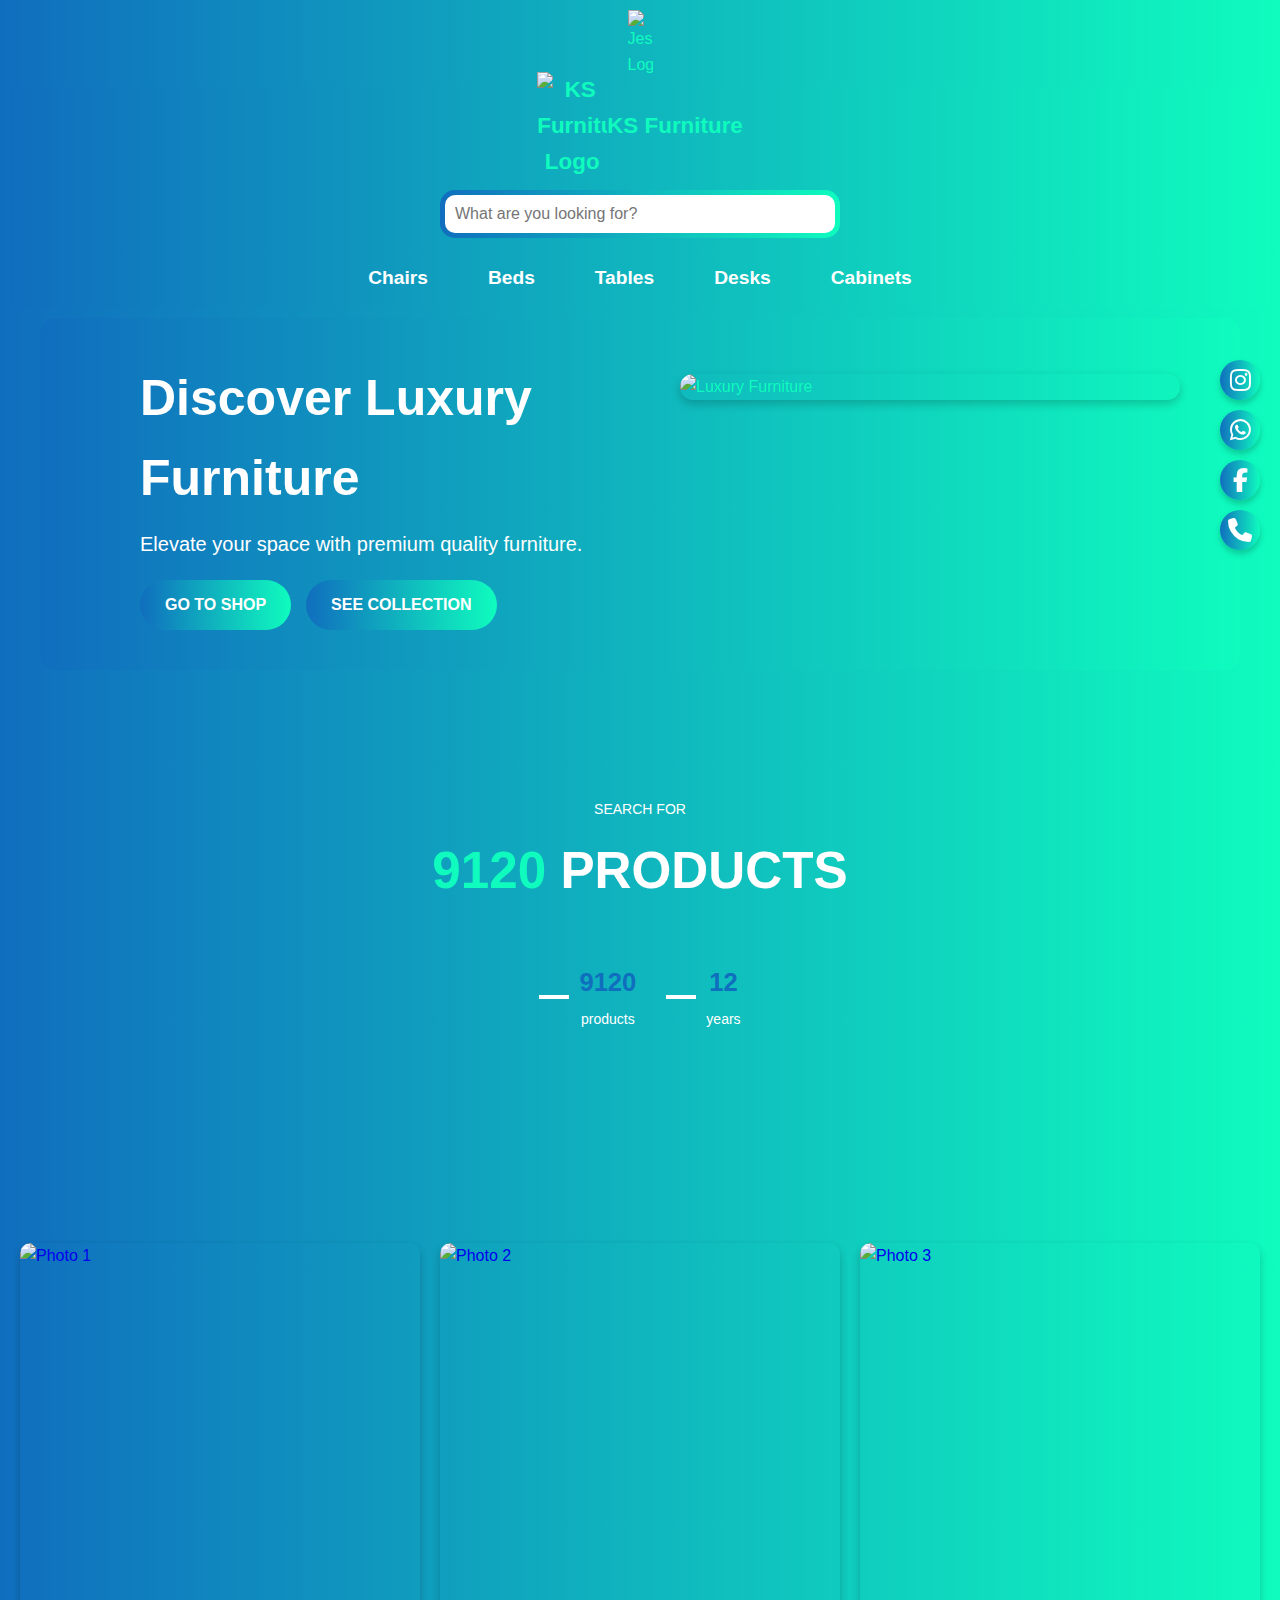
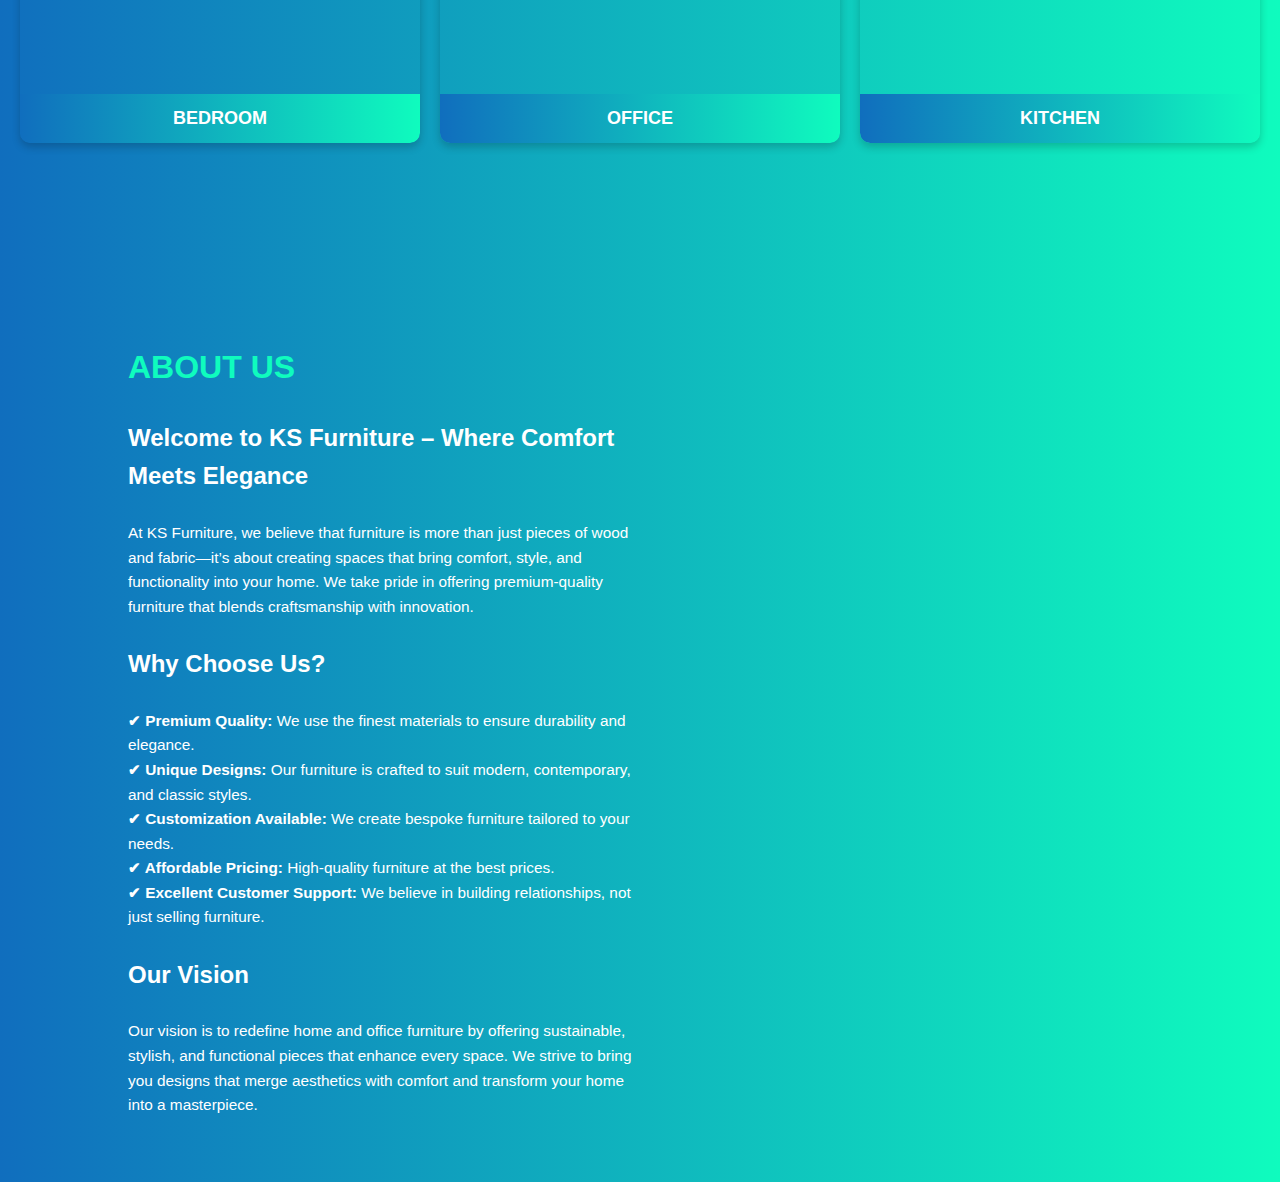
==== index.html @ 83150551 "Add files via upload" ====
<!DOCTYPE html>
<html lang="en">
<head>
    <meta charset="UTF-8">
    <meta name="viewport" content="width=device-width, initial-scale=1.0">
    <link rel="shortcut icon" href="images/logo1.png">
    <title>KS Furniture</title>
    <link rel="stylesheet" href="style.css">
    <link href="https://cdn.jsdelivr.net/npm/bootstrap-icons/font/bootstrap-icons.css" rel="stylesheet">
    <link rel="stylesheet" href="https://cdnjs.cloudflare.com/ajax/libs/font-awesome/6.4.2/css/all.min.css">

</head>
<body>

    <script src="fun.js" defer></script>
    <!-- Header Section -->
    <header class="header">
        <div class="container">
            <!-- Jesus Logo at the Top -->
            <div class="jesus-logo">
                <img src="images/jesus.png" alt="Jesus Logo">
            </div>
    
            <!-- Combined Top Bar & Menu -->
            <div class="top-bar-menu">
                <div class="logo-search">
                    <div class="logo">
                        <img src="images/logo.png" alt="KS Furniture Logo">
                        <span>KS Furniture</span>
                    </div>
                    <div class="search-box">
                        <input type="text" id="searchBox" placeholder="What are you looking for?" onkeyup="liveSearch()" />
                        <ul id="searchResults"></ul>
                       
                    </div>
                    <!-- Floating Social Media Icons -->
                    <div class="floating-social-icons">
                        <a href="https://www.instagram.com/k.s.furniture27/" class="social-icon instagram" target="_blank"><i class="fab fa-instagram"></i></a>
                        <a href="https://wa.me/8300262057" class="social-icon whatsapp" target="_blank"><i class="fab fa-whatsapp"></i></a>
                        <a href="#" class="social-icon facebook" target="_blank"><i class="fab fa-facebook-f"></i></a>
                        <a href="tel:+918300262057" class="social-icon call"target="_blank"><i class="fas fa-phone"></i></a>
                    </div>

                </div> <!-- Menu Icon (Hamburger) -->
                <div class="nav-menu-icon" onclick="toggleMenu()">
                    ☰
                </div>
    
                <nav class="nav-menu">
                <ul>
                    <li><a href="chair&table.html" target="_blank">Chairs</a></li>
                    <li><a href="bed.html" target="_blank">Beds</a></li>
                    <li><a href="chair&table.html" target="_blank">Tables</a></li>
                    <li><a href="desk&cabinet.html" target="_blank">Desks</a></li>
                    <li><a href="desk&cabinet.html" target="_blank">Cabinets</a></li>
                </ul>
                </nav>
            </div>
        </div>
    </header>
    

    <!-- Hero Section -->
    <div class="hero-section">
        <div class="hero-content">
            <h1 class="fade-in">Discover Luxury Furniture</h1>
            <p class="fade-in delay-1">Elevate your space with premium quality furniture.</p>
            <div class="buttons fade-in delay-2">
                <a href="https://maps.app.goo.gl/EhSXkX7EKHe6X2uK8" target="_blank" class="btn">GO TO SHOP</a>
                <a href="bed.html" class="btn">SEE COLLECTION</a>
            </div>
        </div>
        <div class="hero-image">
            <div class="image-container">
                <img src="images/bg.jpeg" alt="Luxury Furniture" class="image image-front">
                <img src="images/bg1.jpg" alt="Modern Furniture" class="image image-back">
            </div>
        </div>
        
    </div>
    
    <section class="calculation-section">
        <div class="calculation-header">
            <p>SEARCH FOR</p>
            <h1>
                <span class="highlight" id="product-count">0</span> PRODUCTS
            </h1>
        </div>
        <div class="calculation-details">
            <div class="detail">
                <span class="line"></span>
                <div class="detail-content">
                    <h2 id="products-detail-count">0</h2>
                    <p>products</p>
                </div>
            </div>
            <div class="detail">
                <span class="line"></span>
                <div class="detail-content">
                    <h2 id="years-count">0</h2>
                    <p>years</p>
                </div>
            </div>
        </div>
    </section>
    
    <div class="photo-container">
        <a href="bed.html" class="photo-box">
            <img src="images/bedroom.jpg" alt="Photo 1">
            <div class="photo-text">BEDROOM</div>
        </a>
        <a href="index.html" class="photo-box">
            <img src="images/office.jpg" alt="Photo 2">
            <div class="photo-text">OFFICE</div>
        </a>
        <a href="index.html" class="photo-box">
            <img src="images/kitchen.jpg" alt="Photo 3">
            <div class="photo-text">KITCHEN</div>
        </a>
    </div>
    <br>
    <br>
    <section class="about-section">
        <div class="about-container">
            <div class="about-text">
                <h1 class="fade-in">ABOUT US</h1><br>
                <h2 class="fade-in"><b>Welcome to KS Furniture – Where Comfort Meets Elegance</b></h2><br>
                    <p class="fade-in delay-1">At KS Furniture, we believe that furniture is more than just pieces of wood and fabric—it’s about creating spaces that bring comfort, style, and functionality into your home. We take pride in offering premium-quality furniture that blends craftsmanship with innovation.</p><br>
                    <h2 class="fade-in">Why Choose Us?</h2><br>
                   <p class="fade-in delay-1"><b>✔ Premium Quality:</b> We use the finest materials to ensure durability and elegance.<br>
                    <b>✔ Unique Designs:</b> Our furniture is crafted to suit modern, contemporary, and classic styles.<br>
                    <b>✔ Customization Available:</b> We create bespoke furniture tailored to your needs.<br>
                    <b>✔ Affordable Pricing:</b> High-quality furniture at the best prices.<br>
                    <b>✔ Excellent Customer Support:</b> We believe in building relationships, not just selling furniture.</p><br>
                    
                   <h2 class="fade-in"> Our Vision</h2><br>
                   <p class="fade-in delay-1"> Our vision is to redefine home and office furniture by offering sustainable, stylish, and functional pieces that enhance every space. We strive to bring you designs that merge aesthetics with comfort and transform your home into a masterpiece.</p>
            </div>
            
            <div class="about-image">
                <img src="images/logo.png" alt="Profile Image">
                <div class="experience-badge">
                    <i class="fas fa-chair"></i>
                    <span class="years">20</span>
                    <p>YEARS IN THE <br> FURNITURE BUSINESS</p>
                </div>
            </div>
        </div>
    </section>

</body>
</html>
---- style.css ----
/* General Styles */
* {
    margin: 0;
    padding: 0;
    box-sizing: border-box;
}

body {
    font-family: Arial, sans-serif;
    line-height: 1.6;
    background: linear-gradient(90deg, #106EBE, #0FFCBE);
    color: #0FFCBE;
    overflow-x: hidden;
    max-width: 100%;
}


/* Container Styling */
.container {
    display: flex;
    flex-direction: column;
    align-items: center;
    width: 100%;
    padding: 10px;
}

/* Jesus Logo Styling */
.jesus-logo img {
    width: 25px; /* Adjust size */
    height: auto;
    margin-bottom: 10px;
    overflow: hidden;
    display: block;
    max-width: 100%;
}

/* Top Bar & Menu */
.top-bar-menu {
    display: flex;
    flex-direction: column;
    align-items: center;
    background: linear-gradient(90deg, #106EBE, #0FFCBE);
    padding: 15px 20px;
    width: 100%;
    color: #0FFCBE;
}

/* Logo and Search Box */
.logo-search {
    display: flex;
    justify-content: space-between;
    align-items: center;
    width: 100%;
    max-width: 1200px;
    flex-wrap: wrap; /* Ensures items wrap on small screens */
    padding: 10px;
    text-align: center;
}

/* Logo Styling */
.logo {
    display: flex;
    align-items: center;
    justify-content: center; /* Center the logo horizontally */
    font-size: 1.4rem;
    font-weight: bold;
    width: 100%; /* Ensures full width */
    text-align: center;
    margin: 10px 0;
    margin-top: -40px;
}

/* Centering the Logo Image */
.logo img {
   max-width: 70px;
    height: auto;
    margin-right: 0;
    width: 20vw;
}



/* Responsive Design */
@media (max-width: 768px) {
    .jesus-logo img {
        max-width: 20px; /* Adjust logo size on tablets */
    }
    .logo img {
        max-width: 60px; /* Smaller logo for mobile */
        width: 25vw;
    }

    .logo {
        font-size: 1.2rem; /* Adjust font size */
    }
    .search-box {
        width: 85%; /* Reduce width on smaller screens */
        padding: 8px;
    }

    .search-box input {
        padding: 8px;
        font-size: 0.9rem; /* Smaller font size on tablets */
    }

    #searchResults li {
        padding: 8px;
    }
    .floating-social-icons {
        top: 30%; /* Move icons a bit higher on smaller devices */
        right: 15px; /* Reduce the right margin */
    }

    .floating-social-icons .social-icon {
        width: 35px; /* Smaller icon size */
        height: 35px;
        font-size: 1.3rem; /* Adjust font size for better visibility */
    }

    .top-bar-menu {
        padding: 10px;
    }

    .logo-search {
        flex-direction: column;
        align-items: center;
        text-align: center;
        
    }
    .hero-section {
        flex-direction: column;
        text-align: center;
        padding-top: 10px;
        padding-bottom:10px ;
    }

    .hero-content {
        text-align: center;
        padding: 0;
        padding-top: 0;
    }

    .hero-content h1 {
        font-size: 35px;
    }

    .hero-content p {
        font-size: 16px;
    }

    .buttons {
        justify-content: center;
    }

    .hero-image {
        width: 80%;
    }
    .calculation-section {
        padding: 8vw;
    }

    .calculation-header h1 {
        font-size: 6vw;
    }

    .calculation-details {
        flex-direction: column;
        gap: 15px;
    }

    .detail-content h2 {
        font-size: 4vw;
    }

    .detail-content p {
        font-size: 12px;
    }
    .photo-container {
        flex-direction: column;
        align-items: center;
        gap: 10px;
    }

    .photo-box {
        width: 90%;
        height: auto;
        max-width: 350px;
    }

    .photo-text {
        font-size: 14px;
        padding: 8px 0;
    }
    .about-container {
        flex-direction: row; /* Maintain row layout */
        justify-content: space-between;
        gap: 10px;
    }

    .about-text {
        width: 55%;
        font-size: 2vw;
    }

    .about-image {
        width: 40%;
    }

    .experience-badge {
        bottom: 0;
        left: 0;
        width: 100px;
    }
}

@media (max-width: 480px) {
    .jesus-logo img {
        max-width: 15px; /* Adjust logo size on smaller devices */
    }
    .logo img {
        max-width: 50px; /* Smaller logo */
        width: 30vw;
    }

    .logo {
        font-size: 1rem; /* Adjust font size */
    }
    .search-box {
        width: 95%; /* Adjust to fit the screen on mobile */
        padding: 5px;
    }

    .search-box input {
        padding: 6px;
        font-size: 0.85rem; /* Further reduce font size on mobile */
    }

    #searchResults li {
        padding: 6px;
    }
    .floating-social-icons {
        top: 25%; /* Further adjust positioning on mobile */
        right: 10px; /* Reduce the right margin even more */
    }

    .floating-social-icons .social-icon {
        width: 30px; /* Even smaller icon size for mobile */
        height: 30px;
        font-size: 1.1rem; /* Smaller font size for mobile */
    }
    .top-bar-menu {
        padding: 8px;
    }
    .hero-content h1 {
        font-size: 28px;
    }

    .hero-content p {
        font-size: 14px;
    }

    .buttons {
        flex-direction: column;
        align-items: center;
    }

    .btn {
        width: 80%;
        text-align: center;
    }

    .hero-image {
        width: 100%;
    }
    .calculation-section {
        padding: 5vw;
    }

    .calculation-header h1 {
        font-size: 7vw;
    }

    .detail-content h2 {
        font-size: 5vw;
    }

    .detail-content p {
        font-size: 12px;
    }

    .detail {
        flex-direction: column;
        text-align: center;
    }

    .detail .line {
        width: 20px;
    }
    .photo-box {
        width: 100%;
        max-width: 320px;
    }

    .photo-text {
        font-size: 12px;
        padding: 6px 0;
    }
    .about-container {
        flex-direction: column; /* Stack in column view */
        align-items: flex-start;
    }

    .about-text {
        width: 100%;
        text-align: left;
        order: 1;
    }

    .about-image {
        width: 100%;
        display: flex;
        justify-content: flex-end;
        order: 2;
    }

    .about-image img {
        max-width: 250px;
        right: 0;
    }

    .experience-badge {
        left: auto;
        right: 20px;
        bottom: -10px;
    }
}

/* Search Box */
.search-box {
    display: flex;
    flex-direction: column;
    align-items: center;
    background: linear-gradient(90deg, #106EBE, #0FFCBE);
    padding: 5px;
    border-radius: 15px;
    width: 90%;
    position: relative;
    max-width: 400px;
    margin: 0 auto;
}

/* Search Input */
.search-box input {
    border: none;
    outline: none;
    padding: 10px;
    font-size: 1rem;
    width: 100%;
    border-radius: 10px;
    
}

/* Search Results (inside the box) */
#searchResults {
    width: 100%;
    list-style: none;
    padding: 0;
    margin-top: 5px;
    max-height: 150px;
    overflow-y: auto;
    background: linear-gradient(90deg, #106EBE, #0FFCBE);
    border-radius: 10px;
    display: none; /* Hidden initially */
}

/* Search Result Items */
#searchResults li {
    padding: 10px;
    cursor: pointer;
    border-bottom: 1px solid #ddd;
}

#searchResults li:hover {
    background: #106EBE;
}

/* Floating Social Media Icons */
.floating-social-icons {
    position: fixed;
    top: 40%;
    right: 20px;
    display: flex;
    flex-direction: column;
    gap: 10px;
    z-index: 1000;
}

.floating-social-icons .social-icon {
    width: 40px;
    height: 40px;
    display: flex;
    align-items: center;
    justify-content: center;
    background: linear-gradient(90deg, #106EBE, #0FFCBE);
    color: white;
    font-size: 1.5rem;
    border-radius: 50%;
    text-decoration: none;
    transition: all 0.3s ease;
    box-shadow: 0px 4px 6px rgba(0, 0, 0, 0.2);
}

.floating-social-icons .social-icon:hover {
    transform: scale(1.2);
}

/* Different Colors on Hover */
.instagram:hover { background: #0FFCBE; }
.whatsapp:hover { background: #0FFCBE;}
.facebook:hover { background: #0FFCBE;}
.call:hover { background: #0FFCBE; }





/* Top Navigation Bar */
.top-bar-menu {
    display: flex;
    justify-content: space-between;
    align-items: center;
    background-color:linear-gradient(90deg, #106EBE, #0FFCBE);
    padding: 15px 20px;
    width: 100%;
    color: #0FFCBE;
}

/* Menu Icon */
.nav-menu-icon {
    font-size: 30px;
    cursor: pointer;
    display: none; /* Hidden by default */
}

/* Navigation Menu */
.nav-menu {
    display: flex;
    justify-content: center;
    background-color: linear-gradient(90deg, #106EBE, #0FFCBE);
    padding: 15px 0;
    gap: 20px;
    margin-bottom: 0;
    padding-bottom: 0;
}

/* Menu Items */
.nav-menu ul {
    list-style: none;
    display: flex;
}

.nav-menu ul li {
    margin: 0 15px;
}

.nav-menu a {
    text-decoration: none;
    color: white;
    font-size: 1.2rem;
    font-weight: bold;
    position: relative;
    padding: 10px 15px;
    transition: color 0.3s ease-in-out;
}

/* Hover Effect */
.nav-menu a:hover {
    color:#0FFCBE;
}

/* Underline Animation */
.nav-menu a::after {
    content: "";
    position: absolute;
    left: 50%;
    bottom: -5px;
    width: 0;
    height: 3px;
    background-color: #0FFCBE;
    transition: width 0.3s ease-in-out, left 0.3s ease-in-out;
}

.nav-menu a:hover::after {
    width: 100%;
    left: 0;
}

/* 📱 Mobile Responsive Styles */
@media (max-width: 768px) {
    .nav-menu-icon {
        display: block;
    }

   /* Default Hidden Menu */
    .nav-menu {
        display: none; /* Hidden by default */
        flex-direction: column;
        position: fixed;
        top: 60px;
        right: 0;
        background:linear-gradient(90deg, #106EBE, #0FFCBE);
        width: 100%;
        text-align: center;
        padding: 10px;
        z-index: 1000; /* Ensure it's above other content */
    }

/* Show Menu when Active */
    .nav-menu.active {
        display: flex;
    }


    .nav-menu ul {
        flex-direction: column;
    }

    .nav-menu ul li {
        margin: 10px 0;
    }

    /* Show Menu when Active */
    .nav-menu.active {
        max-height: 300px; /* Adjust height as needed */
    }
}
/* Hero Section */
.hero-section {
    display: flex;
    align-items: center;
    justify-content: space-between;
    padding: 80px;
    background: linear-gradient(90deg, #106EBE, #0FFCBE);
    min-height: 10vh;
    position: relative;
    overflow: hidden;
    flex-wrap: wrap;
    border-radius: 15px;
    margin: auto;
    padding-top: 20px;
    padding-bottom: 20px;
    max-width: 1200px;  
}

/* Hero Content */
.hero-content {
    max-width: 600px;
    color: white;
    padding: 20px;
    text-align: left;
    flex: 1;
}

.hero-content h1 {
    font-size: 50px;
    font-weight: bold;
    margin-bottom: 10px;
}

.hero-content p {
    font-size: 20px;
    margin-bottom: 20px;
}

/* Buttons */
.buttons {
    display: flex;
    gap: 15px;
    flex-wrap: wrap;
}

/* Button Styling */
.btn {
    padding: 12px 25px;
    border-radius: 25px;
    text-decoration: none;
    font-size: 16px;
    font-weight: bold;
    color: white;
    background: linear-gradient(90deg, #106EBE, #0FFCBE);
    transition: 0.3s ease-in-out;
    position: relative;
}

.btn:hover {
    background: #0FFCBE;
    transform: scale(1.1);
    box-shadow: 0px 4px 15px rgba(255, 255, 255, 0.3);
}

/* Hero Image Container */
.hero-image {
    perspective: 1000px; /* Enables 3D effect */
    width: 500px;
    max-width: 100%;
    display: flex;
    justify-content: center;
    align-items: center;
    flex: 1;
   
    
}

/* Image Container with Rotation */
.image-container {
    width: 100%;
    height: auto;
    padding: 20px;
    position: relative;
    top: -120px;
    transform-style: preserve-3d;
    animation: rotateImages 6s infinite linear;
}

/* Image Styling */
.image {
    width: 100%;
    position: absolute;
    backface-visibility: hidden;
    border-radius: 15px;
    box-shadow: 0px 4px 10px rgba(0, 0, 0, 0.2);
}

/* Front Image */
.image-front {
    transform: rotateY(0deg);
}

/* Back Image */
.image-back {
    transform: rotateY(180deg);
}

/* 3D Rotation Animation */
@keyframes rotateImages {
    0% { transform: rotateY(0deg); }
    50% { transform: rotateY(180deg); }
    100% { transform: rotateY(360deg); }
}

/* Hover Effect for Extra Rotation */
.image-container:hover {
    animation: rotateHover 1s ease-in-out;
}

@keyframes rotateHover {
    0% { transform: rotateY(0deg); }
    100% { transform: rotateY(20deg); }
}


/* Animations */
@keyframes fadeIn {
    0% { opacity: 0; transform: translateY(20px); }
    100% { opacity: 1; transform: translateY(0); }
}



/* Delayed Fade-In */
.fade-in { animation: fadeIn 1s ease-in-out forwards; }
.delay-1 { animation-delay: 0.5s; }
.delay-2 { animation-delay: 1s; }

@media (max-width: 1024px) {
    .hero-section {
        flex-direction: row; /* Keeps text left, image right */
        padding: 50px 20px;
    }

    .hero-content {
        max-width: 100%;
        text-align: left; /* Ensures text remains left-aligned */
        padding: 0 20px;
    }

    .hero-content h1 {
        font-size: 40px;
    }

    .hero-content p {
        font-size: 18px;
    }

    .buttons {
        justify-content: flex-start;
    }

    .hero-image {
        width: 50%; /* Ensures image does not shrink too much */
    }
    .calculation-header h1 {
        font-size: 5vw;
    }
    
    .calculation-details {
        flex-direction: column;
        align-items: center;
        text-align: center;
    }

    .detail {
        flex-direction: column;
        align-items: center;
        max-width: 100%;
    }

    .detail .line {
        margin-bottom: 5px;
    }
    .photo-container {
        gap: 15px;
        padding: 15px;
    }
    
    .photo-box {
        width: 300px;
        height: 400px;
    }

    .photo-text {
        font-size: 16px;
    }
    .about-container {
        flex-direction: row; /* Keep row layout */
        justify-content: space-between;
    }

    .about-text {
        width: 55%;
    }

    .about-image {
        width: 40%;
    }

    .experience-badge {
        bottom: 5px;
        left: 10px;
    }
}



.calculation-section {
    display: flex;
    flex-direction: column;
    align-items: center;
    padding: 10vw;
    font-family: Arial, sans-serif;
    position: relative; /* Enable absolute positioning for child elements */
    text-align: center;
}

/* Move calculation header up */
.calculation-header {
    margin-bottom: 30px;
    position: relative;
    top: 0px; /* Adjust as needed to move upward */
    left: 0px;
    text-align: center;
}

/* Style for header text */
.calculation-header p {
    font-size: 14px;
    color: white;
    margin: 0;
}

.calculation-header h1 {
    font-size: 4vw;
    font-weight: bold;
    margin: 10px 0 0;
    color: white;
}

.calculation-header .highlight {
    color: #0FFCBE; /* Highlight color for the number */
}

/* Align calculation details to the right */
.calculation-details {
    display: flex;
    flex-wrap: wrap;
    gap: 30px;
    justify-content: center;
    width: 100%;
    margin-top: 20px;
}

.detail {
    display: flex;
    align-items: center;
    justify-content: center;
    flex-direction: row;
    max-width: 250px;
}

.detail .line {
    width: 30px;
    height: 4px;
    background-color: white; /* Yellow line color */
    margin-right: 10px;
}

.detail-content {
    text-align: center;
}

.detail-content h2 {
    font-size: 2vw;
    font-weight: bold;
    margin: 0;
    color: #106EBE;
}

.detail-content p {
    font-size: 14px;
    color: white;
    margin: 5px 0 0;
}

.photo-container {
    display: flex;
    flex-wrap: wrap;
    justify-content: center; /* Space between photos */
    align-items: center;
    margin: 5vw 0;
    gap: 20px; /* Space between each photo */
    padding: 20px;
}

.photo-box {
    position: relative;
    width: 400px;
    height: 500px;
    text-decoration: none; /* Remove link underline */
    overflow: hidden;
    border-radius: 10px;
    box-shadow: 0 4px 8px rgba(0, 0, 0, 0.2);
    transition: transform 0.3s, box-shadow 0.3s;
}

.photo-box:hover {
    transform: scale(1.05); /* Slight zoom effect */
    box-shadow: 0 6px 12px rgba(0, 0, 0, 0.3);
}

.photo-box img {
    width: 100%;
    height: 100%;
    object-fit: cover;
    display: block;
    border-radius: 10px;
}

.photo-text {
    position: absolute;
    bottom: 0;
    left: 0;
    width: 100%;
    background: linear-gradient(90deg, #106EBE, #0FFCBE); /* Semi-transparent overlay */
    color: white;
    text-align: center;
    font-size: 18px;
    padding: 10px 0;
    font-weight: bold;
    border-bottom-left-radius: 10px;
    border-bottom-right-radius: 10px;
    transition: background 0.3s;
}

.photo-box:hover .photo-text {
    background: #106EBE; /* Darker overlay on hover */
}

/* About Section */
.about-section {
    background-color: linear-gradient(90deg, #106EBE, #0FFCBE);
    padding: 5vw 10%;
    color: white;
}

.about-container {
    display: flex;
    align-items: center;
    justify-content: space-between;
    flex-wrap: wrap;
    gap: 20px;
}

.about-text {
    width: 50%;
    text-align: left;
    order: 1;
}
.about-text h1{
    color: #0FFCBE ;
    font-size: 2.5vw;
}

.about-text p {
    font-size: 1.2vw;
    line-height: 1.6;
}


/* Image Section */
.about-image {
    width: 40%;
    position: relative;
    order: 2;
}

.about-image img {
    width: 100%;
    max-width: 280px;
    border-radius: 50%;
    background-color: linear-gradient(90deg, #106EBE, #0FFCBE);
    padding: 10px;
    position: relative;
    right: -100px;
    
    /* Initial State */
    opacity: 0;
    transform: translateX(50px) rotate(-10deg);
    
    /* Apply Animations */
    animation: bounceInRotate 1.2s ease-out forwards, floatRotate 4s ease-in-out infinite;
}

/* Keyframe animation for Bounce-In & Rotate */
@keyframes bounceInRotate {
    0% {
        opacity: 0;
        transform: translateX(50px) rotate(-10deg);
    }
    50% {
        opacity: 0.7;
        transform: translateX(-10px) rotate(5deg);
    }
    100% {
        opacity: 1;
        transform: translateX(50) rotate(0deg);
    }
}

/* Floating & Rotating effect */
@keyframes floatRotate {
    0% {
        transform: translateY(0) rotate(0deg);
    }
    50% {
        transform: translateY(-8px) rotate(5deg);
    }
    100% {
        transform: translateY(0) rotate(0deg);
    }
}



/* Experience Badge */
.experience-badge {
    position: absolute;
    bottom: 10px;
    left: -30px;
    background: linear-gradient(90deg, #106EBE, #0FFCBE); 
    padding: 15px;
    border-radius: 12px;
    text-align: center;
    width: 120px;
    font-weight: bold;
    
    /* Glow Effect */
    box-shadow: 0 0 15px #0FFCBE;

    /* Fade-in effect */
    opacity: 0;
    transform: translateY(20px);
    animation: fadeInUp 1s ease-in-out forwards, float 3s ease-in-out infinite;
}

/* Icon inside badge */
.experience-badge i {
    font-size: 22px;
    color: #fff; /* White Icon */
}

/* Years text styling */
.experience-badge .years {
    font-size: 22px;
    font-weight: bold;
    color: #3d2700; /* Dark Brown for Contrast */
}

/* Glow effect animation */
@keyframes glow {
    0% { box-shadow: 0 0 15px #106EBE; }
    50% { box-shadow: 0 0 25px #0FFCBE; }
    100% { box-shadow: 0 0 15px #106EBE; }
}

/* Keyframe animation for fade-in effect */
@keyframes fadeInUp {
    0% {
        opacity: 0;
        transform: translateY(20px);
    }
    100% {
        opacity: 1;
        transform: translateY(0);
    }
}

/* Floating animation effect */
@keyframes float {
    0% {
        transform: translateY(0);
    }
    50% {
        transform: translateY(-30px);
    }
    100% {
        transform: translateY(0);
    }
}
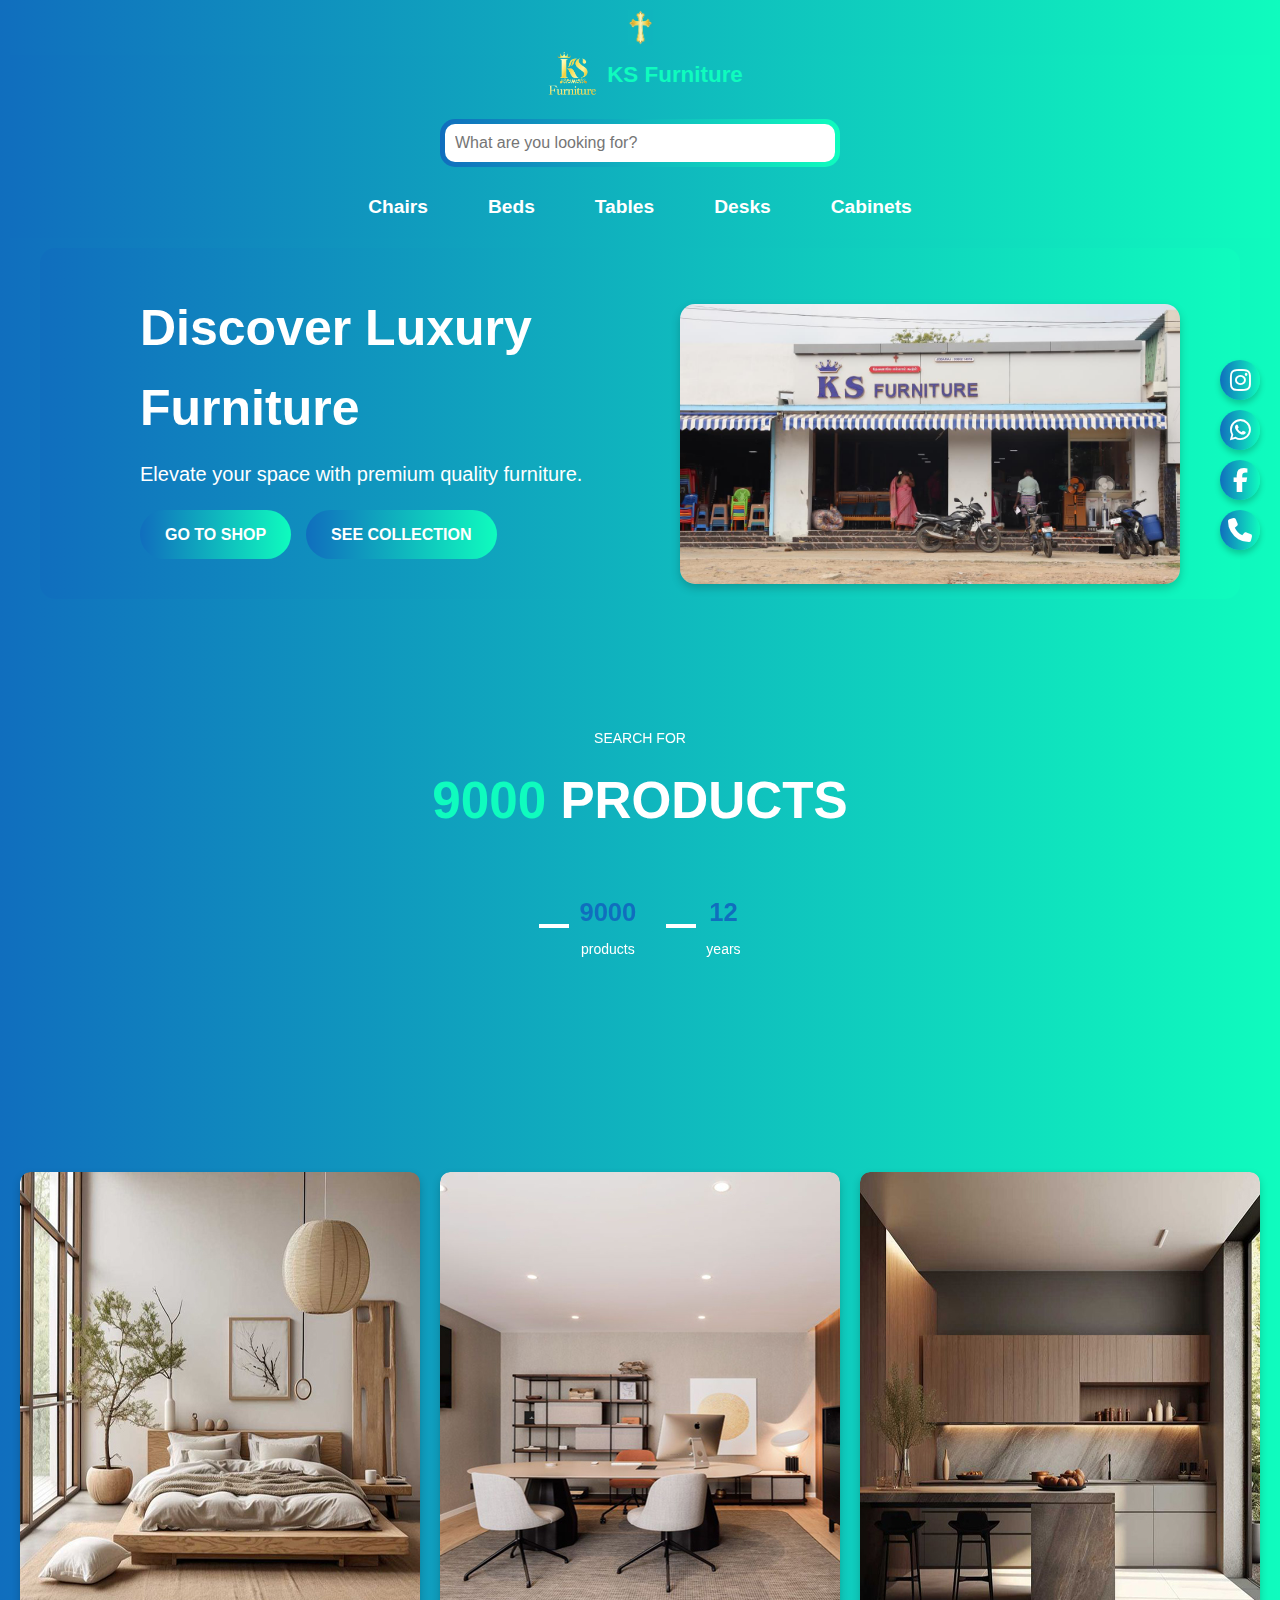
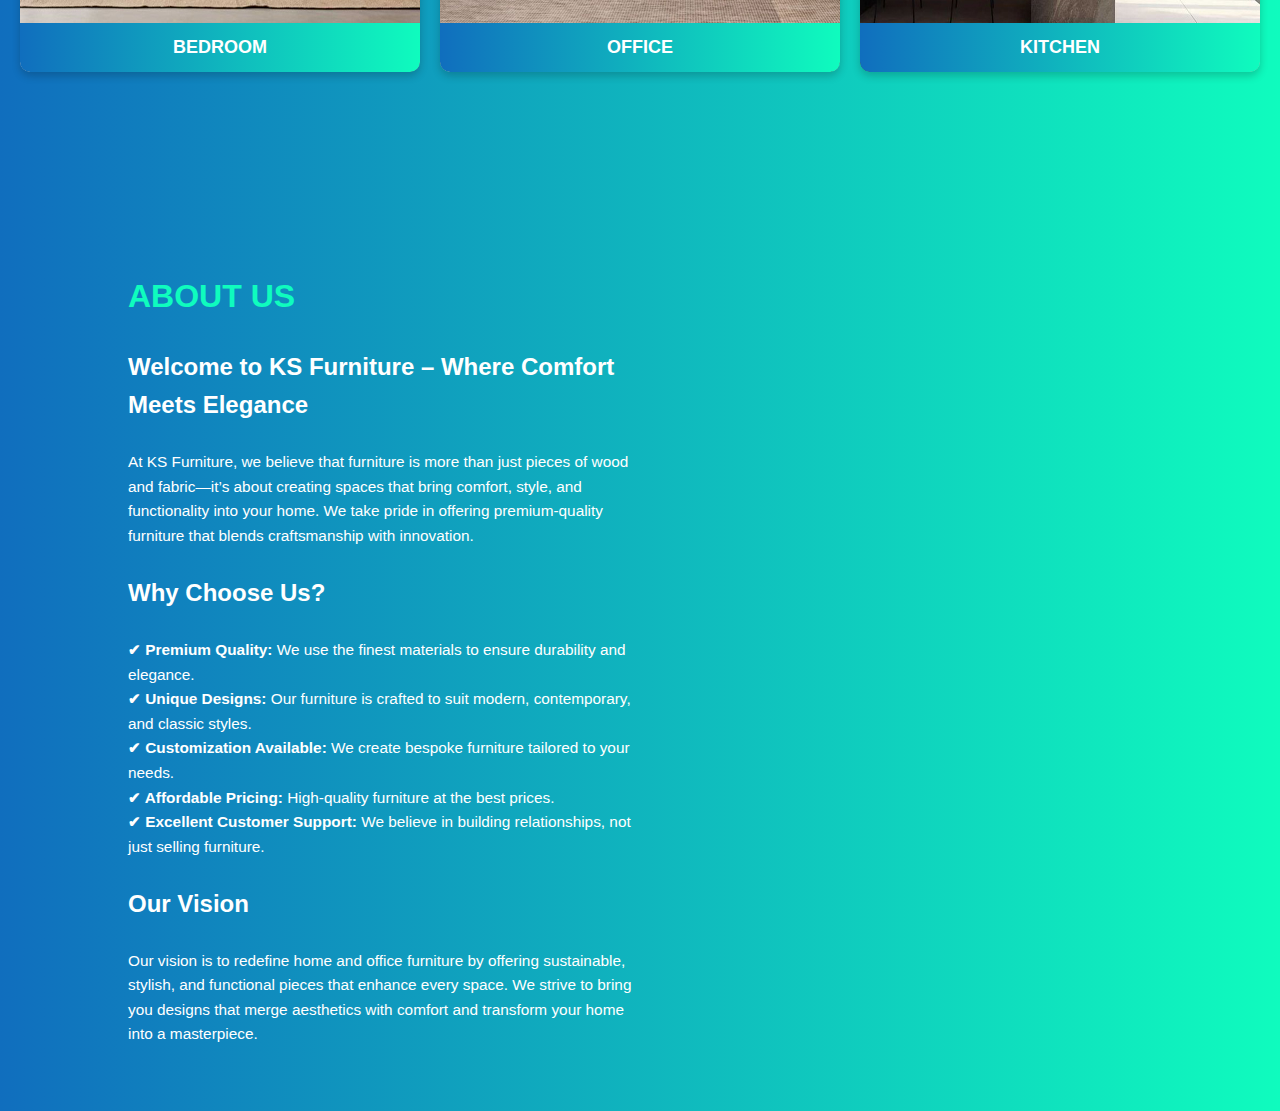
==== commit 6de8e3ba: "Update index.html" ====
--- a/index.html
+++ b/index.html
@@ -50,7 +50,7 @@
                 <ul>
                     <li><a href="chair&table.html" target="_blank">Chairs</a></li>
                     <li><a href="bed.html" target="_blank">Beds</a></li>
-                    <li><a href="chair&table.html" target="_blank">Tables</a></li>
+                    <li><a href="chair&table.html" target="_self">Tables</a></li>
                     <li><a href="desk&cabinet.html" target="_blank">Desks</a></li>
                     <li><a href="desk&cabinet.html" target="_blank">Cabinets</a></li>
                 </ul>
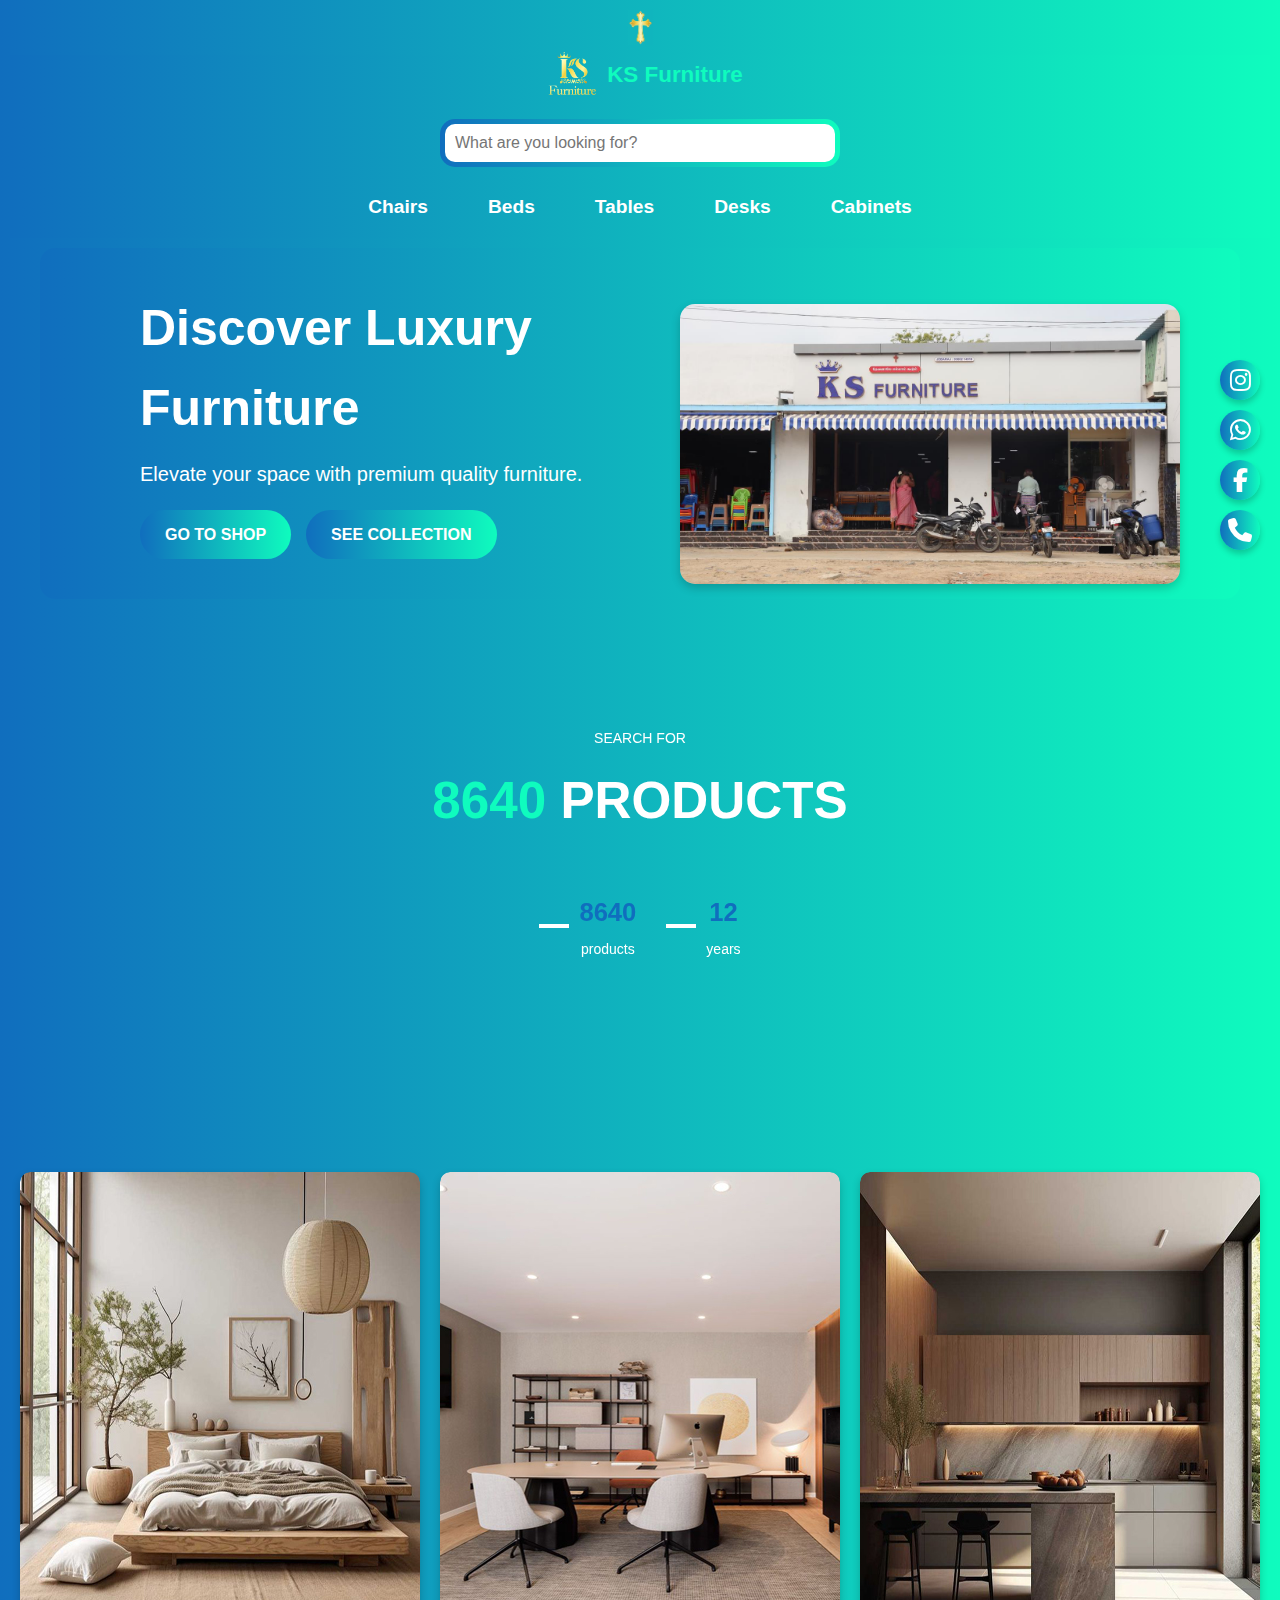
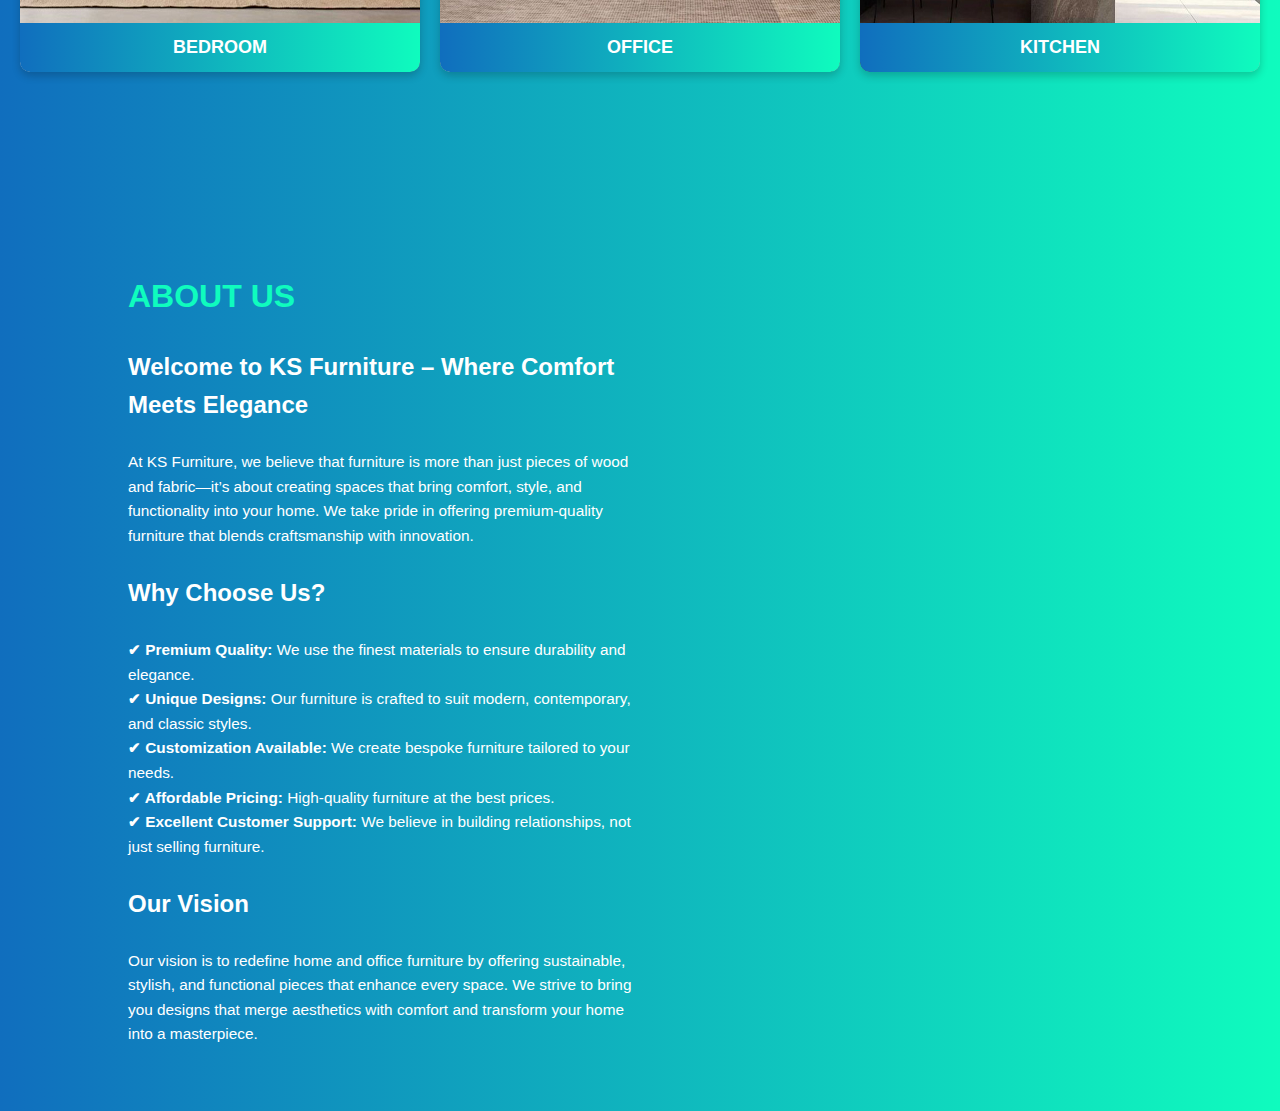
==== commit f838d9f9: "Update index.html" ====
--- a/index.html
+++ b/index.html
@@ -36,8 +36,8 @@
                     <!-- Floating Social Media Icons -->
                     <div class="floating-social-icons">
                         <a href="https://www.instagram.com/k.s.furniture27/" class="social-icon instagram" target="_blank"><i class="fab fa-instagram"></i></a>
-                        <a href="https://wa.me/8300262057" class="social-icon whatsapp" target="_blank"><i class="fab fa-whatsapp"></i></a>
-                        <a href="#" class="social-icon facebook" target="_blank"><i class="fab fa-facebook-f"></i></a>
+                        <a href="https://wa.me/+918300262057" class="social-icon whatsapp" target="_blank"><i class="fab fa-whatsapp"></i></a>
+                        <a href="#https://www.facebook.com/" class="social-icon facebook" target="_blank"><i class="fab fa-facebook-f"></i></a>
                         <a href="tel:+918300262057" class="social-icon call"target="_blank"><i class="fas fa-phone"></i></a>
                     </div>
 
@@ -48,11 +48,11 @@
     
                 <nav class="nav-menu">
                 <ul>
-                    <li><a href="chair&table.html" target="_blank">Chairs</a></li>
+                    <li><a href="chair.html" target="_blank">Chairs</a></li>
                     <li><a href="bed.html" target="_blank">Beds</a></li>
-                    <li><a href="chair&table.html" target="_self">Tables</a></li>
-                    <li><a href="desk&cabinet.html" target="_blank">Desks</a></li>
-                    <li><a href="desk&cabinet.html" target="_blank">Cabinets</a></li>
+                    <li><a href="table.html" target="_blank">Tables</a></li>
+                    <li><a href="desk.html" target="_blank">Desks</a></li>
+                    <li><a href="cabinet.html" target="_blank">Cabinets</a></li>
                 </ul>
                 </nav>
             </div>
@@ -109,11 +109,11 @@
             <img src="images/bedroom.jpg" alt="Photo 1">
             <div class="photo-text">BEDROOM</div>
         </a>
-        <a href="index.html" class="photo-box">
+        <a href="chair.html" class="photo-box">
             <img src="images/office.jpg" alt="Photo 2">
             <div class="photo-text">OFFICE</div>
         </a>
-        <a href="index.html" class="photo-box">
+        <a href="cabinet.html" class="photo-box">
             <img src="images/kitchen.jpg" alt="Photo 3">
             <div class="photo-text">KITCHEN</div>
         </a>
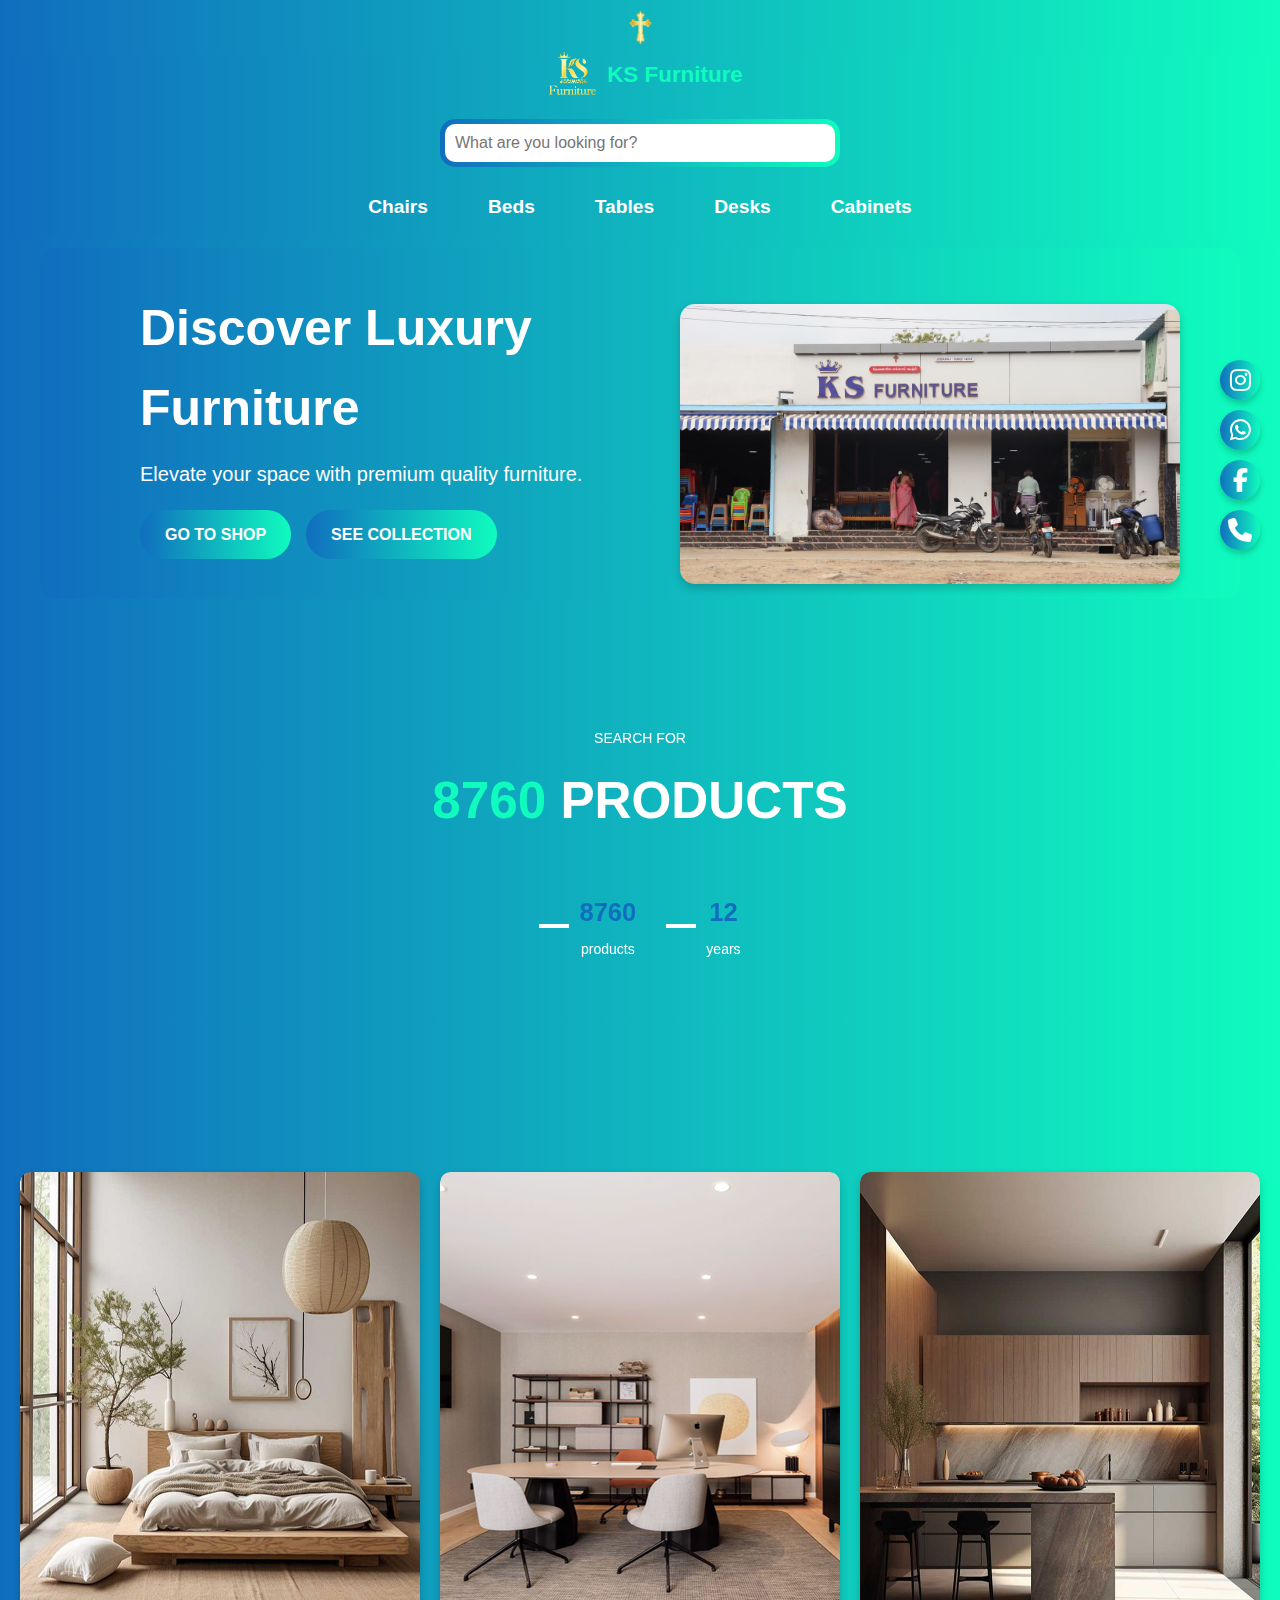
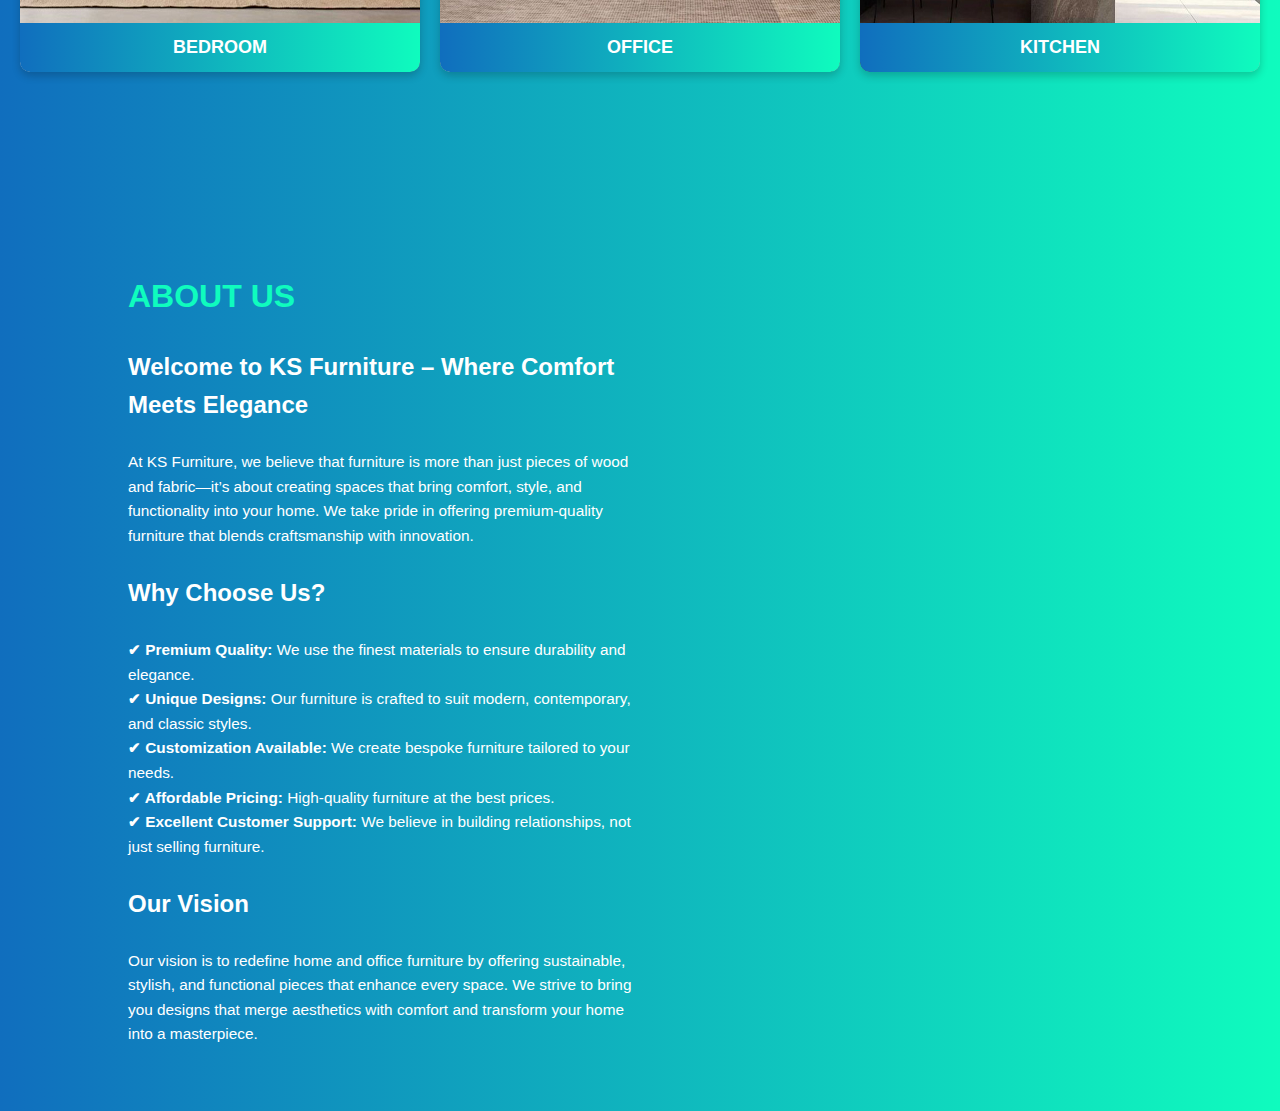
==== commit 8f74d35a: "Update index.html" ====
--- a/index.html
+++ b/index.html
@@ -37,7 +37,7 @@
                     <div class="floating-social-icons">
                         <a href="https://www.instagram.com/k.s.furniture27/" class="social-icon instagram" target="_blank"><i class="fab fa-instagram"></i></a>
                         <a href="https://wa.me/+918300262057" class="social-icon whatsapp" target="_blank"><i class="fab fa-whatsapp"></i></a>
-                        <a href="#https://www.facebook.com/" class="social-icon facebook" target="_blank"><i class="fab fa-facebook-f"></i></a>
+                        <a href="https://www.facebook.com/" class="social-icon facebook" target="_blank"><i class="fab fa-facebook-f"></i></a>
                         <a href="tel:+918300262057" class="social-icon call"target="_blank"><i class="fas fa-phone"></i></a>
                     </div>
 
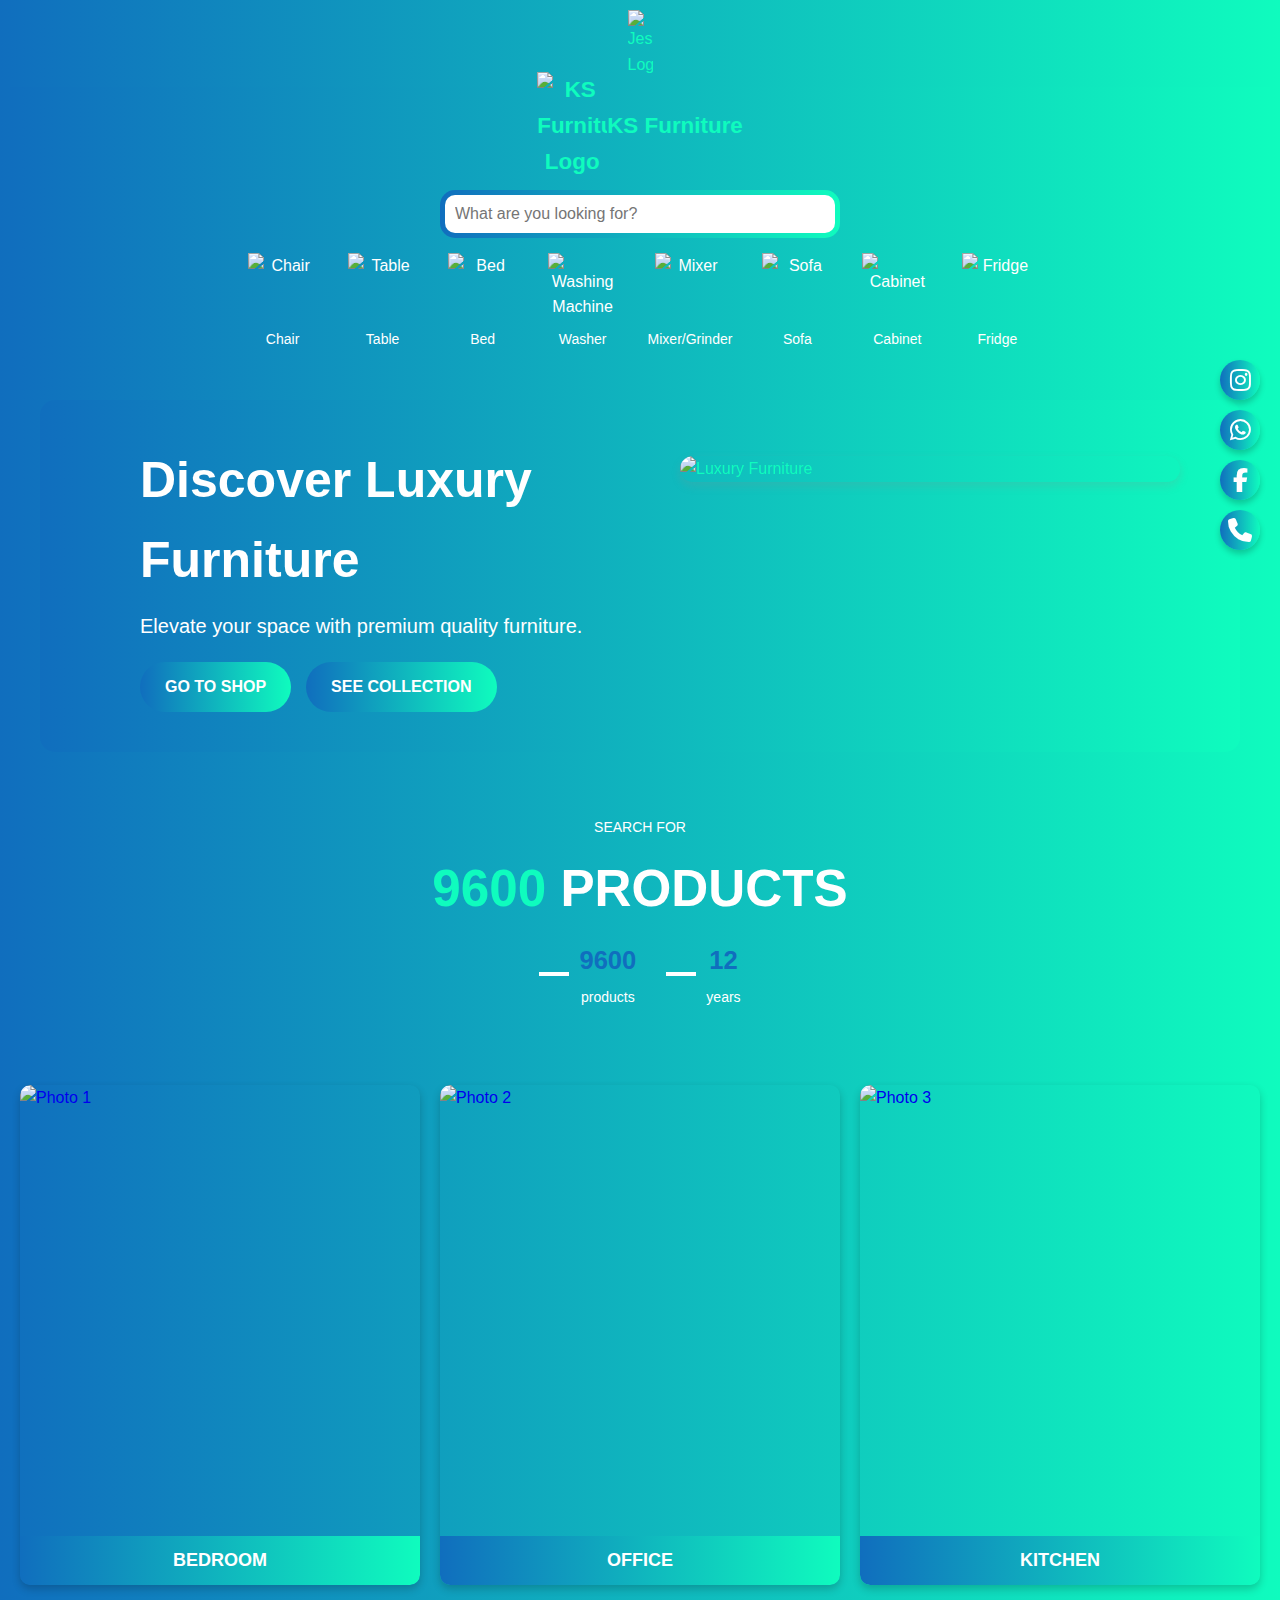
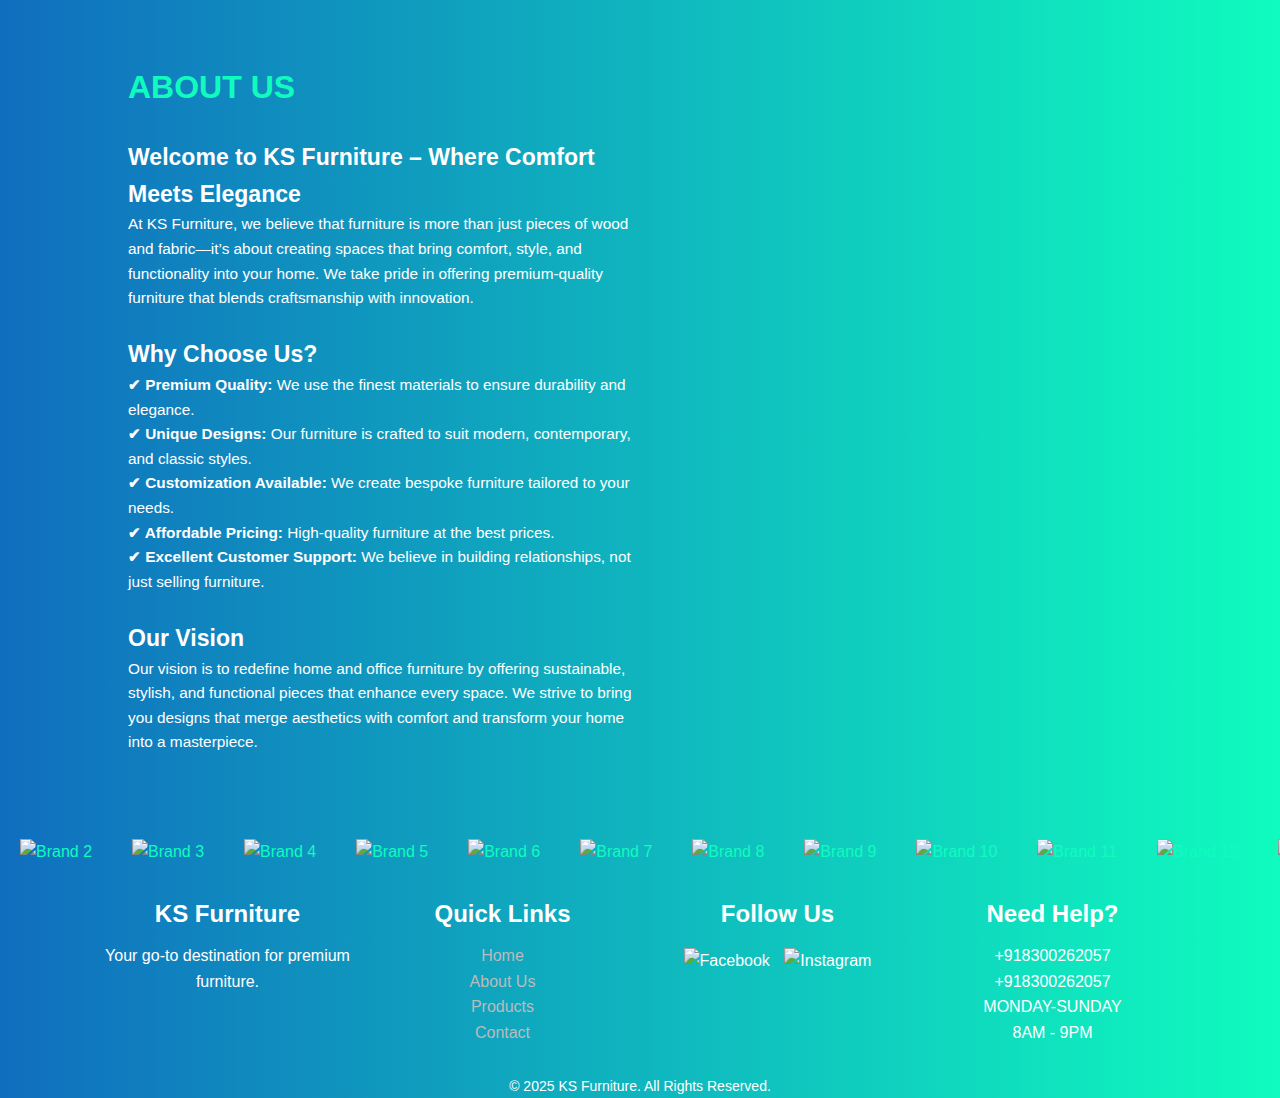
==== commit cfec0821: "Add files via upload" ====
--- a/index.html
+++ b/index.html
@@ -36,25 +36,68 @@
                     <!-- Floating Social Media Icons -->
                     <div class="floating-social-icons">
                         <a href="https://www.instagram.com/k.s.furniture27/" class="social-icon instagram" target="_blank"><i class="fab fa-instagram"></i></a>
-                        <a href="https://wa.me/+918300262057" class="social-icon whatsapp" target="_blank"><i class="fab fa-whatsapp"></i></a>
+                        <a href="https://wa.me/8300262057" class="social-icon whatsapp" target="_blank"><i class="fab fa-whatsapp"></i></a>
                         <a href="https://www.facebook.com/" class="social-icon facebook" target="_blank"><i class="fab fa-facebook-f"></i></a>
                         <a href="tel:+918300262057" class="social-icon call"target="_blank"><i class="fas fa-phone"></i></a>
                     </div>
 
-                </div> <!-- Menu Icon (Hamburger) -->
-                <div class="nav-menu-icon" onclick="toggleMenu()">
-                    ☰
-                </div>
-    
-                <nav class="nav-menu">
-                <ul>
-                    <li><a href="chair.html" target="_blank">Chairs</a></li>
-                    <li><a href="bed.html" target="_blank">Beds</a></li>
-                    <li><a href="table.html" target="_blank">Tables</a></li>
-                    <li><a href="desk.html" target="_blank">Desks</a></li>
-                    <li><a href="cabinet.html" target="_blank">Cabinets</a></li>
-                </ul>
+                </div> 
+               
+    
+                 <!-- Navigation Menu -->
+                 <nav class="menu">
+                    <ul class="menu-list">
+                        <li>
+                            <a href="chair.html" target="_blank">
+                                <img src="images/chair.gif"  alt="Chair">
+                                <span>Chair</span>
+                            </a>
+                        </li>
+                        <li>
+                            <a href="table.html" target="_blank">
+                                <img src="images/table.gif" alt="Table">
+                                <span>Table</span>
+                            </a>
+                        </li>
+                        <li>
+                            <a href="bed.html" target="_blank">
+                                <img src="images/bed.gif" alt="Bed">
+                                <span>Bed</span>
+                            </a>
+                        </li>
+                        <li>
+                            <a href="washing machine.html" target="_blank">
+                                <img src="images/washing machine.gif" alt="Washing Machine">
+                                <span>Washer</span>
+                            </a>
+                        </li>
+                        <li>
+                            <a href="mixer.html" target="_blank">
+                                <img src="images/mixer.gif" alt="Mixer">
+                                <span>Mixer/Grinder</span>
+                            </a>
+                        </li>
+                        <li>
+                            <a href="sofa.html" target="_blank">
+                                <img src="images/sofa.gif" alt="Sofa">
+                                <span>Sofa</span>
+                            </a>
+                        </li>
+                        <li>
+                            <a href="cupboard.html" target="_blank">
+                                <img src="images/cupboard.gif" alt="Cabinet">
+                                <span>Cabinet</span>
+                            </a>
+                        </li>
+                        <li>
+                            <a href="fridge.html" target="_blank">
+                                <img src="images/refrigerator.gif" alt="Fridge">
+                                <span>Fridge</span>
+                            </a>
+                        </li>
+                    </ul>
                 </nav>
+                
             </div>
         </div>
     </header>
@@ -76,7 +119,6 @@
                 <img src="images/bg1.jpg" alt="Modern Furniture" class="image image-back">
             </div>
         </div>
-        
     </div>
     
     <section class="calculation-section">
@@ -104,7 +146,7 @@
         </div>
     </section>
     
-    <div class="photo-container">
+    <div id="photo-container">
         <a href="bed.html" class="photo-box">
             <img src="images/bedroom.jpg" alt="Photo 1">
             <div class="photo-text">BEDROOM</div>
@@ -118,27 +160,25 @@
             <div class="photo-text">KITCHEN</div>
         </a>
     </div>
-    <br>
-    <br>
-    <section class="about-section">
+   
+    <section id="about-section">
         <div class="about-container">
             <div class="about-text">
                 <h1 class="fade-in">ABOUT US</h1><br>
-                <h2 class="fade-in"><b>Welcome to KS Furniture – Where Comfort Meets Elegance</b></h2><br>
+                <h2 class="fade-in"><b>Welcome to KS Furniture – Where Comfort Meets Elegance</b></h2>
                     <p class="fade-in delay-1">At KS Furniture, we believe that furniture is more than just pieces of wood and fabric—it’s about creating spaces that bring comfort, style, and functionality into your home. We take pride in offering premium-quality furniture that blends craftsmanship with innovation.</p><br>
-                    <h2 class="fade-in">Why Choose Us?</h2><br>
+                    <h2 class="fade-in">Why Choose Us?</h2>
                    <p class="fade-in delay-1"><b>✔ Premium Quality:</b> We use the finest materials to ensure durability and elegance.<br>
                     <b>✔ Unique Designs:</b> Our furniture is crafted to suit modern, contemporary, and classic styles.<br>
                     <b>✔ Customization Available:</b> We create bespoke furniture tailored to your needs.<br>
                     <b>✔ Affordable Pricing:</b> High-quality furniture at the best prices.<br>
                     <b>✔ Excellent Customer Support:</b> We believe in building relationships, not just selling furniture.</p><br>
                     
-                   <h2 class="fade-in"> Our Vision</h2><br>
+                   <h2 class="fade-in"> Our Vision</h2>
                    <p class="fade-in delay-1"> Our vision is to redefine home and office furniture by offering sustainable, stylish, and functional pieces that enhance every space. We strive to bring you designs that merge aesthetics with comfort and transform your home into a masterpiece.</p>
             </div>
             
             <div class="about-image">
-                <img src="images/logo.png" alt="Profile Image">
                 <div class="experience-badge">
                     <i class="fas fa-chair"></i>
                     <span class="years">20</span>
@@ -147,6 +187,76 @@
             </div>
         </div>
     </section>
-
+    <div class="brand-slider">
+        <div class="brand-track">
+            <div class="brand"><img src="images/brand2.png" alt="Brand 2"></div>
+            <div class="brand"><img src="images/brand3.png" alt="Brand 3"></div>
+            <div class="brand"><img src="images/brand4.png" alt="Brand 4"></div>
+            <div class="brand"><img src="images/brand5.png" alt="Brand 5"></div>
+            <div class="brand"><img src="images/brand6.png" alt="Brand 6"></div>
+            <div class="brand"><img src="images/brand7.png" alt="Brand 7"></div>
+            <div class="brand"><img src="images/brand8.png" alt="Brand 8"></div>
+            <div class="brand"><img src="images/brand9.png" alt="Brand 9"></div>
+            <div class="brand"><img src="images/brand10.png" alt="Brand 10"></div>
+            <div class="brand"><img src="images/brand11.png" alt="Brand 11"></div>
+            <div class="brand"><img src="images/brand12.png" alt="Brand 12"></div>
+            <div class="brand"><img src="images/brand13.png" alt="Brand 13"></div>
+            <div class="brand"><img src="images/brand14.png" alt="Brand 14"></div>
+            <div class="brand"><img src="images/brand1.png" alt="Brand 1"></div>
+            <!-- Duplicating brands for smooth infinite loop -->
+            <div class="brand"><img src="images/brand15.png" alt="Brand 15"></div>
+            <div class="brand"><img src="images/brand16.png" alt="Brand 16"></div>
+            <div class="brand"><img src="images/brand17.png" alt="Brand 17"></div>
+            <div class="brand"><img src="images/brand18.png" alt="Brand 18"></div>
+            <div class="brand"><img src="images/brand19.png" alt="Brand 19"></div>
+            <div class="brand"><img src="images/brand20.png" alt="Brand 20"></div>
+            <div class="brand"><img src="images/brand21.png" alt="Brand 21"></div>
+            <div class="brand"><img src="images/brand22.png" alt="Brand 22"></div>
+            <div class="brand"><img src="images/brand23.png" alt="Brand 23"></div>
+            <div class="brand"><img src="images/brand24.png" alt="Brand 24"></div>
+            <div class="brand"><img src="images/brand25.png" alt="Brand 25"></div>
+            <div class="brand"><img src="images/brand26.png" alt="Brand 26"></div>
+            <div class="brand"><img src="images/brand27.png" alt="Brand 27"></div>
+            <div class="brand"><img src="images/brand28.png" alt="Brand 28"></div>
+        </div>
+    </div>
+    <footer id="footer">
+        <div class="footer-container">
+            <div class="footer-section about">
+                <h2>KS Furniture</h2>
+                <p>Your go-to destination for premium furniture.</p>
+            </div>
+    
+            <div class="footer-section links">
+                <h2>Quick Links</h2>
+                <ul>
+                    <li><a href="index.html">Home</a></li>
+                    <li><a href="#about-section">About Us</a></li>
+                    <li><a href="#photo-container">Products</a></li>
+                    <li><a href="#footer">Contact</a></li>
+                </ul>
+            </div>
+    
+            <div class="footer-section social">
+                <h2>Follow Us</h2>
+                <div class="social-icons">
+                    <a href="https://www.facebook.com/"><img src="images/fb.png" alt="Facebook"></a>
+                    <a href="https://www.instagram.com/k.s.furniture27/"><img src="images/insta.png" alt="Instagram"></a>
+                </div>
+            </div>
+    
+            <div class="footer-section contact">
+                <h2>Need Help?</h2>
+                <a href="tel:+918300262057">+918300262057</a><br>
+                <a href="https://wa.me/8300262057">+918300262057</a>
+                <p>MONDAY-SUNDAY <br>8AM - 9PM</p>
+                
+            </div>
+        </div>
+        <div class="footer-bottom">
+            <p>&copy; 2025 KS Furniture. All Rights Reserved.</p>
+        </div>
+    </footer>
+    
 </body>
 </html>
--- a/style.css
+++ b/style.css
@@ -5,7 +5,7 @@
     box-sizing: border-box;
 }
 
-body {
+body,html {
     font-family: Arial, sans-serif;
     line-height: 1.6;
     background: linear-gradient(90deg, #106EBE, #0FFCBE);
@@ -13,7 +13,6 @@
     overflow-x: hidden;
     max-width: 100%;
 }
-
 
 /* Container Styling */
 .container {
@@ -78,263 +77,6 @@
     width: 20vw;
 }
 
-
-
-/* Responsive Design */
-@media (max-width: 768px) {
-    .jesus-logo img {
-        max-width: 20px; /* Adjust logo size on tablets */
-    }
-    .logo img {
-        max-width: 60px; /* Smaller logo for mobile */
-        width: 25vw;
-    }
-
-    .logo {
-        font-size: 1.2rem; /* Adjust font size */
-    }
-    .search-box {
-        width: 85%; /* Reduce width on smaller screens */
-        padding: 8px;
-    }
-
-    .search-box input {
-        padding: 8px;
-        font-size: 0.9rem; /* Smaller font size on tablets */
-    }
-
-    #searchResults li {
-        padding: 8px;
-    }
-    .floating-social-icons {
-        top: 30%; /* Move icons a bit higher on smaller devices */
-        right: 15px; /* Reduce the right margin */
-    }
-
-    .floating-social-icons .social-icon {
-        width: 35px; /* Smaller icon size */
-        height: 35px;
-        font-size: 1.3rem; /* Adjust font size for better visibility */
-    }
-
-    .top-bar-menu {
-        padding: 10px;
-    }
-
-    .logo-search {
-        flex-direction: column;
-        align-items: center;
-        text-align: center;
-        
-    }
-    .hero-section {
-        flex-direction: column;
-        text-align: center;
-        padding-top: 10px;
-        padding-bottom:10px ;
-    }
-
-    .hero-content {
-        text-align: center;
-        padding: 0;
-        padding-top: 0;
-    }
-
-    .hero-content h1 {
-        font-size: 35px;
-    }
-
-    .hero-content p {
-        font-size: 16px;
-    }
-
-    .buttons {
-        justify-content: center;
-    }
-
-    .hero-image {
-        width: 80%;
-    }
-    .calculation-section {
-        padding: 8vw;
-    }
-
-    .calculation-header h1 {
-        font-size: 6vw;
-    }
-
-    .calculation-details {
-        flex-direction: column;
-        gap: 15px;
-    }
-
-    .detail-content h2 {
-        font-size: 4vw;
-    }
-
-    .detail-content p {
-        font-size: 12px;
-    }
-    .photo-container {
-        flex-direction: column;
-        align-items: center;
-        gap: 10px;
-    }
-
-    .photo-box {
-        width: 90%;
-        height: auto;
-        max-width: 350px;
-    }
-
-    .photo-text {
-        font-size: 14px;
-        padding: 8px 0;
-    }
-    .about-container {
-        flex-direction: row; /* Maintain row layout */
-        justify-content: space-between;
-        gap: 10px;
-    }
-
-    .about-text {
-        width: 55%;
-        font-size: 2vw;
-    }
-
-    .about-image {
-        width: 40%;
-    }
-
-    .experience-badge {
-        bottom: 0;
-        left: 0;
-        width: 100px;
-    }
-}
-
-@media (max-width: 480px) {
-    .jesus-logo img {
-        max-width: 15px; /* Adjust logo size on smaller devices */
-    }
-    .logo img {
-        max-width: 50px; /* Smaller logo */
-        width: 30vw;
-    }
-
-    .logo {
-        font-size: 1rem; /* Adjust font size */
-    }
-    .search-box {
-        width: 95%; /* Adjust to fit the screen on mobile */
-        padding: 5px;
-    }
-
-    .search-box input {
-        padding: 6px;
-        font-size: 0.85rem; /* Further reduce font size on mobile */
-    }
-
-    #searchResults li {
-        padding: 6px;
-    }
-    .floating-social-icons {
-        top: 25%; /* Further adjust positioning on mobile */
-        right: 10px; /* Reduce the right margin even more */
-    }
-
-    .floating-social-icons .social-icon {
-        width: 30px; /* Even smaller icon size for mobile */
-        height: 30px;
-        font-size: 1.1rem; /* Smaller font size for mobile */
-    }
-    .top-bar-menu {
-        padding: 8px;
-    }
-    .hero-content h1 {
-        font-size: 28px;
-    }
-
-    .hero-content p {
-        font-size: 14px;
-    }
-
-    .buttons {
-        flex-direction: column;
-        align-items: center;
-    }
-
-    .btn {
-        width: 80%;
-        text-align: center;
-    }
-
-    .hero-image {
-        width: 100%;
-    }
-    .calculation-section {
-        padding: 5vw;
-    }
-
-    .calculation-header h1 {
-        font-size: 7vw;
-    }
-
-    .detail-content h2 {
-        font-size: 5vw;
-    }
-
-    .detail-content p {
-        font-size: 12px;
-    }
-
-    .detail {
-        flex-direction: column;
-        text-align: center;
-    }
-
-    .detail .line {
-        width: 20px;
-    }
-    .photo-box {
-        width: 100%;
-        max-width: 320px;
-    }
-
-    .photo-text {
-        font-size: 12px;
-        padding: 6px 0;
-    }
-    .about-container {
-        flex-direction: column; /* Stack in column view */
-        align-items: flex-start;
-    }
-
-    .about-text {
-        width: 100%;
-        text-align: left;
-        order: 1;
-    }
-
-    .about-image {
-        width: 100%;
-        display: flex;
-        justify-content: flex-end;
-        order: 2;
-    }
-
-    .about-image img {
-        max-width: 250px;
-        right: 0;
-    }
-
-    .experience-badge {
-        left: auto;
-        right: 20px;
-        bottom: -10px;
-    }
-}
-
 /* Search Box */
 .search-box {
     display: flex;
@@ -420,10 +162,6 @@
 .facebook:hover { background: #0FFCBE;}
 .call:hover { background: #0FFCBE; }
 
-
-
-
-
 /* Top Navigation Bar */
 .top-bar-menu {
     display: flex;
@@ -435,105 +173,69 @@
     color: #0FFCBE;
 }
 
-/* Menu Icon */
-.nav-menu-icon {
-    font-size: 30px;
+/* Navigation Bar */
+.menu {
+    text-align: center;
+    padding: 15px;
+}
+
+/* Menu List */
+.menu-list {
+    list-style: none;
+    display: flex;
+    justify-content: center;
+    flex-wrap: wrap;
+    gap: 30px;
+    padding: 0;
+}
+
+.menu-list li {
+    display: flex;
+    flex-direction: column;
+    align-items: center;
     cursor: pointer;
-    display: none; /* Hidden by default */
-}
-
-/* Navigation Menu */
-.nav-menu {
-    display: flex;
-    justify-content: center;
-    background-color: linear-gradient(90deg, #106EBE, #0FFCBE);
-    padding: 15px 0;
-    gap: 20px;
-    margin-bottom: 0;
-    padding-bottom: 0;
-}
-
-/* Menu Items */
-.nav-menu ul {
-    list-style: none;
-    display: flex;
-}
-
-.nav-menu ul li {
-    margin: 0 15px;
-}
-
-.nav-menu a {
-    text-decoration: none;
+    transform: translateY(-10px);
+    transition:  fadeInUp 0.8s ease-in-out;
+}
+.menu-list a {
+    text-decoration: none; /* Remove underline */
+    color: white; /* Text color */
+    display: flex;
+    flex-direction: column;
+    align-items: center;
+}
+
+.menu-list li:hover {
+    animation: fadeInUp 0.8s ease-in-out forwards;
+}
+
+/* Animation Keyframes */
+@keyframes fadeInUp {
+    from {
+        opacity: 0;
+        transform: translateY(-10px);
+    }
+    to {
+        opacity: 1;
+        transform: translateY(0);
+    }
+}
+.menu-list img {
+    width: 70px;
+    height: 70px;
+    transition: transform 0.3s ease-in-out;
+}
+.menu-list img:hover {
+    transform: scale(1.2);
+}
+.menu-list span {
+    font-size: 14px;
     color: white;
-    font-size: 1.2rem;
-    font-weight: bold;
-    position: relative;
-    padding: 10px 15px;
-    transition: color 0.3s ease-in-out;
-}
-
-/* Hover Effect */
-.nav-menu a:hover {
-    color:#0FFCBE;
-}
-
-/* Underline Animation */
-.nav-menu a::after {
-    content: "";
-    position: absolute;
-    left: 50%;
-    bottom: -5px;
-    width: 0;
-    height: 3px;
-    background-color: #0FFCBE;
-    transition: width 0.3s ease-in-out, left 0.3s ease-in-out;
-}
-
-.nav-menu a:hover::after {
-    width: 100%;
-    left: 0;
-}
-
-/* 📱 Mobile Responsive Styles */
-@media (max-width: 768px) {
-    .nav-menu-icon {
-        display: block;
-    }
-
-   /* Default Hidden Menu */
-    .nav-menu {
-        display: none; /* Hidden by default */
-        flex-direction: column;
-        position: fixed;
-        top: 60px;
-        right: 0;
-        background:linear-gradient(90deg, #106EBE, #0FFCBE);
-        width: 100%;
-        text-align: center;
-        padding: 10px;
-        z-index: 1000; /* Ensure it's above other content */
-    }
-
-/* Show Menu when Active */
-    .nav-menu.active {
-        display: flex;
-    }
-
-
-    .nav-menu ul {
-        flex-direction: column;
-    }
-
-    .nav-menu ul li {
-        margin: 10px 0;
-    }
-
-    /* Show Menu when Active */
-    .nav-menu.active {
-        max-height: 300px; /* Adjust height as needed */
-    }
-}
+    margin-top: 5px;
+}
+
+
+
 /* Hero Section */
 .hero-section {
     display: flex;
@@ -628,7 +330,7 @@
     position: absolute;
     backface-visibility: hidden;
     border-radius: 15px;
-    box-shadow: 0px 4px 10px rgba(0, 0, 0, 0.2);
+    box-shadow: 0px 4px 10px rgba(150, 136, 136, 0.2);
 }
 
 /* Front Image */
@@ -658,105 +360,22 @@
     100% { transform: rotateY(20deg); }
 }
 
-
 /* Animations */
 @keyframes fadeIn {
     0% { opacity: 0; transform: translateY(20px); }
     100% { opacity: 1; transform: translateY(0); }
 }
 
-
-
 /* Delayed Fade-In */
 .fade-in { animation: fadeIn 1s ease-in-out forwards; }
 .delay-1 { animation-delay: 0.5s; }
 .delay-2 { animation-delay: 1s; }
 
-@media (max-width: 1024px) {
-    .hero-section {
-        flex-direction: row; /* Keeps text left, image right */
-        padding: 50px 20px;
-    }
-
-    .hero-content {
-        max-width: 100%;
-        text-align: left; /* Ensures text remains left-aligned */
-        padding: 0 20px;
-    }
-
-    .hero-content h1 {
-        font-size: 40px;
-    }
-
-    .hero-content p {
-        font-size: 18px;
-    }
-
-    .buttons {
-        justify-content: flex-start;
-    }
-
-    .hero-image {
-        width: 50%; /* Ensures image does not shrink too much */
-    }
-    .calculation-header h1 {
-        font-size: 5vw;
-    }
-    
-    .calculation-details {
-        flex-direction: column;
-        align-items: center;
-        text-align: center;
-    }
-
-    .detail {
-        flex-direction: column;
-        align-items: center;
-        max-width: 100%;
-    }
-
-    .detail .line {
-        margin-bottom: 5px;
-    }
-    .photo-container {
-        gap: 15px;
-        padding: 15px;
-    }
-    
-    .photo-box {
-        width: 300px;
-        height: 400px;
-    }
-
-    .photo-text {
-        font-size: 16px;
-    }
-    .about-container {
-        flex-direction: row; /* Keep row layout */
-        justify-content: space-between;
-    }
-
-    .about-text {
-        width: 55%;
-    }
-
-    .about-image {
-        width: 40%;
-    }
-
-    .experience-badge {
-        bottom: 5px;
-        left: 10px;
-    }
-}
-
-
-
 .calculation-section {
     display: flex;
     flex-direction: column;
     align-items: center;
-    padding: 10vw;
+    padding: 5vw;
     font-family: Arial, sans-serif;
     position: relative; /* Enable absolute positioning for child elements */
     text-align: center;
@@ -796,7 +415,7 @@
     gap: 30px;
     justify-content: center;
     width: 100%;
-    margin-top: 20px;
+    margin-top: -20px;
 }
 
 .detail {
@@ -831,14 +450,14 @@
     margin: 5px 0 0;
 }
 
-.photo-container {
+#photo-container {
     display: flex;
     flex-wrap: wrap;
     justify-content: center; /* Space between photos */
     align-items: center;
-    margin: 5vw 0;
+    margin: 1vw 0;
     gap: 20px; /* Space between each photo */
-    padding: 20px;
+    
 }
 
 .photo-box {
@@ -886,7 +505,7 @@
 }
 
 /* About Section */
-.about-section {
+#about-section {
     background-color: linear-gradient(90deg, #106EBE, #0FFCBE);
     padding: 5vw 10%;
     color: white;
@@ -909,12 +528,14 @@
     color: #0FFCBE ;
     font-size: 2.5vw;
 }
+.about-text h2{
+    font-size: 1.8vw;
+}
 
 .about-text p {
     font-size: 1.2vw;
     line-height: 1.6;
 }
-
 
 /* Image Section */
 .about-image {
@@ -969,13 +590,11 @@
     }
 }
 
-
-
 /* Experience Badge */
 .experience-badge {
     position: absolute;
-    bottom: 10px;
-    left: -30px;
+    bottom:-90px;
+    right: 200px;
     background: linear-gradient(90deg, #106EBE, #0FFCBE); 
     padding: 15px;
     border-radius: 12px;
@@ -1036,3 +655,235 @@
         transform: translateY(0);
     }
 }
+.brand-slider {
+    overflow: hidden;
+    white-space: nowrap;
+    position: relative;
+    width: 100%;
+    background: #fff;
+    padding: 20px 0;
+    background: linear-gradient(90deg, #106EBE, #0FFCBE);
+}
+
+.brand-track {
+    display: flex;
+    animation: scroll 20s linear infinite;
+    width: max-content;
+}
+
+.brand {
+    display: inline-block;
+    margin: 0 20px;
+}
+
+.brand img {
+    max-width: 100px;
+    height: auto;
+}
+
+@keyframes scroll {
+    from { transform: translateX(0); }
+    to { transform: translateX(-70%); }
+}
+#footer {
+    background: linear-gradient(90deg, #106EBE, #0FFCBE);
+    color: #fff;
+    /* padding: 40px 0; */
+    text-align: center;
+}
+
+.footer-container {
+    display: flex;
+    flex-wrap: wrap;
+    justify-content: space-around;
+    max-width: 1100px;
+    margin: auto;
+}
+
+.footer-section {
+    flex: 1;
+    min-width: 250px;
+    margin: 10px;
+}
+
+.footer-section h2 {
+    margin-bottom: 10px;
+}
+
+.footer-section ul {
+    list-style: none;
+    padding: 0;
+}
+
+.footer-section ul li a {
+    color: #bbb;
+    text-decoration: none;
+}
+
+.footer-section .social-icons img {
+    width: 30px;
+    margin: 5px;
+}
+
+.footer-section input {
+    width: 80%;
+    padding: 8px;
+    margin: 10px 0;
+    border: none;
+    border-radius: 5px;
+}
+.footer-section a {
+    text-decoration: none;
+    color: #fff;
+}
+.footer-section button {
+    background: #f4a261;
+    border: none;
+    padding: 8px 12px;
+    cursor: pointer;
+    color: #fff;
+    border-radius: 5px;
+}
+
+.footer-bottom {
+    margin-top: 20px;
+    font-size: 14px;
+}
+@media (max-width: 1024px) {
+    .hero-section {
+        flex-direction: row; /* Keeps text left, image right */
+        padding: 5px 15px;
+    }
+
+    .hero-content {
+        max-width: 100%;
+        text-align: left; /* Ensures text remains left-aligned */
+        padding: 0 20px;
+    }
+
+    .hero-content h1 {
+        font-size: 30px;
+    }
+
+    .hero-content p {
+        font-size: 20px;
+    }
+
+    .buttons {
+        flex-direction: column; /* Stack buttons vertically */
+        align-items: center;
+        gap: 10px;
+    }
+
+    .btn {
+        width: 80%; /* Make buttons wider */
+        padding: 5px 3px;
+        font-size: 1rem;
+    }
+
+    .hero-image {
+        width: 100%; /* Ensures image does not shrink too much */
+    }
+    .calculation-header h1 {
+        font-size: 5vw;
+    }
+    
+    .calculation-details {
+        flex-direction: row;
+        align-items: center;
+        text-align: center;
+        
+    }
+
+    .detail {
+        flex-direction: column;
+        align-items: center;
+        max-width: 100%;
+    }
+
+    .detail .line {
+        margin-bottom: 5px;
+    }
+    .photo-container {
+        gap: 15px;
+        padding: 50px;
+    }
+    
+    .photo-text {
+        font-size: 16px;
+    }
+    .about-container {
+        flex-direction: row; /* Keep row layout */
+        justify-content: space-between;
+    }
+
+    /* .about-text {
+        width: 55%;
+    } */
+    .about-text h1{
+        
+        font-size: 20px;
+    }
+    .about-text h2{
+        font-size: 1.8vw;
+    }
+    
+    .experience-badge {
+        bottom: -90px;
+        left: 10px;
+    }
+}
+
+
+@media (max-width: 480px) {
+    .about-text h1 {
+        font-size: 6vw;
+    }
+
+    .about-text h2 {
+        font-size: 5vw;
+    }
+
+    .about-text p {
+        font-size: 3vw;
+    }
+
+    .about-image img {
+        max-width: 150px;
+    }
+
+    .experience-badge {
+        width: 100px;
+        font-size: 0.7rem;
+    }
+    .brand img {
+        max-width: 60px;
+    }
+}
+/* Mobile View */
+@media (max-width: 768px) {
+   
+
+    .menu-list {
+        display: grid;
+        grid-template-columns: repeat(4, 1fr); /* 4 columns */
+        gap: 20px;
+        justify-content: center;
+        align-items: center;
+        padding: 10px;
+        
+    }
+    .menu-list li {
+        transform: translateY(-10px);
+        opacity: 0;
+        animation: fadeInUp 0.8s ease-in-out forwards;
+    }
+    .brand img {
+        max-width: 80px;
+    }
+    .footer-container {
+        flex-direction: row;
+        text-align: center;
+    }
+}
+
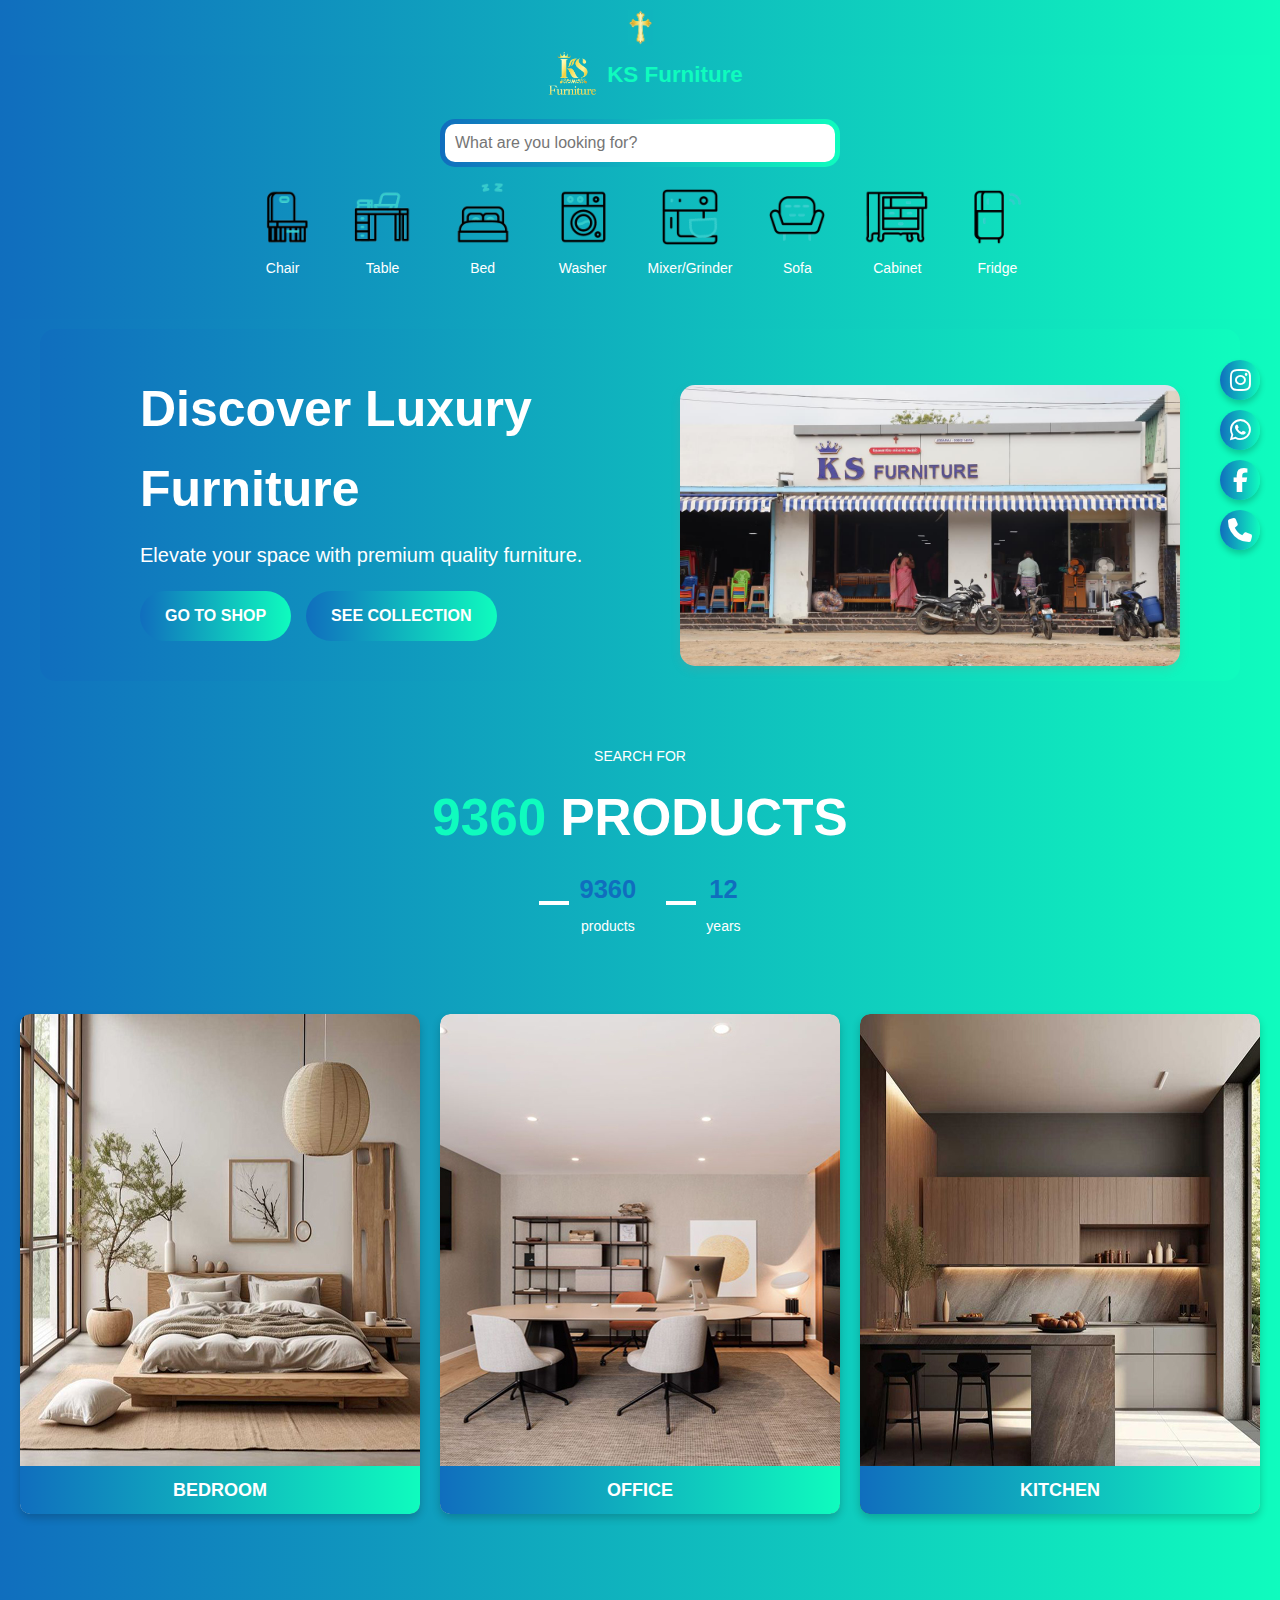
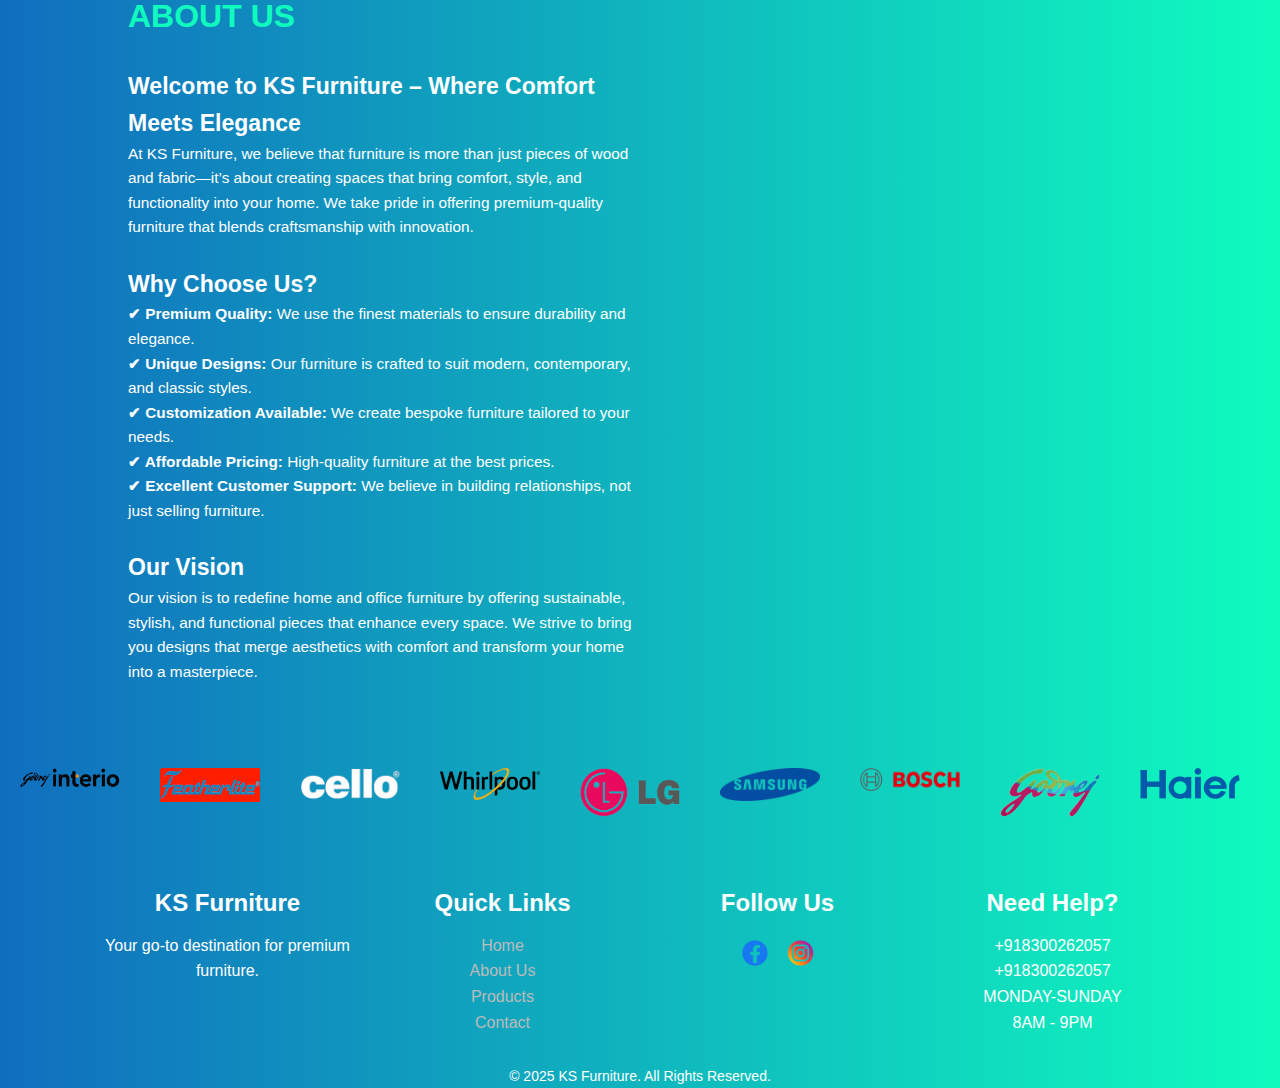
==== commit 0506b703: "Update index.html" ====
--- a/index.html
+++ b/index.html
@@ -155,7 +155,7 @@
             <img src="images/office.jpg" alt="Photo 2">
             <div class="photo-text">OFFICE</div>
         </a>
-        <a href="cabinet.html" class="photo-box">
+        <a href="mixer.html" class="photo-box">
             <img src="images/kitchen.jpg" alt="Photo 3">
             <div class="photo-text">KITCHEN</div>
         </a>
